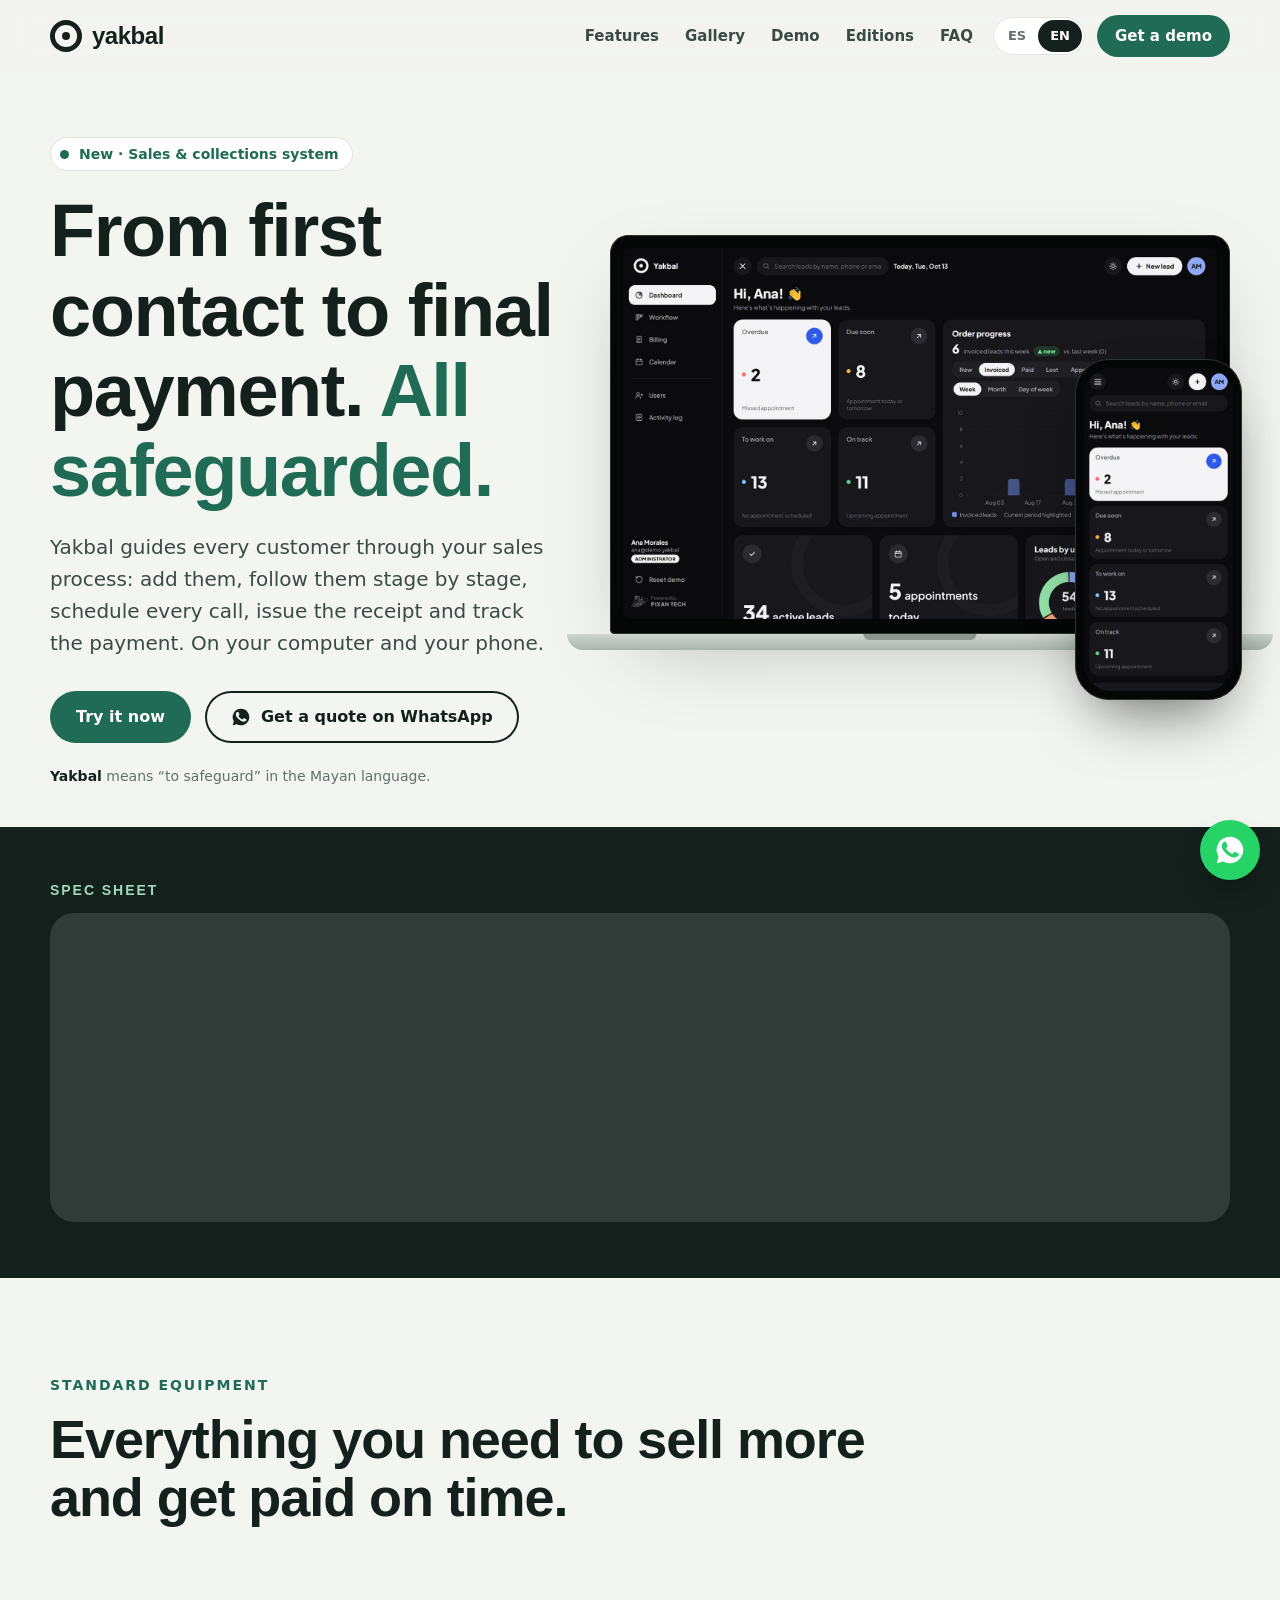
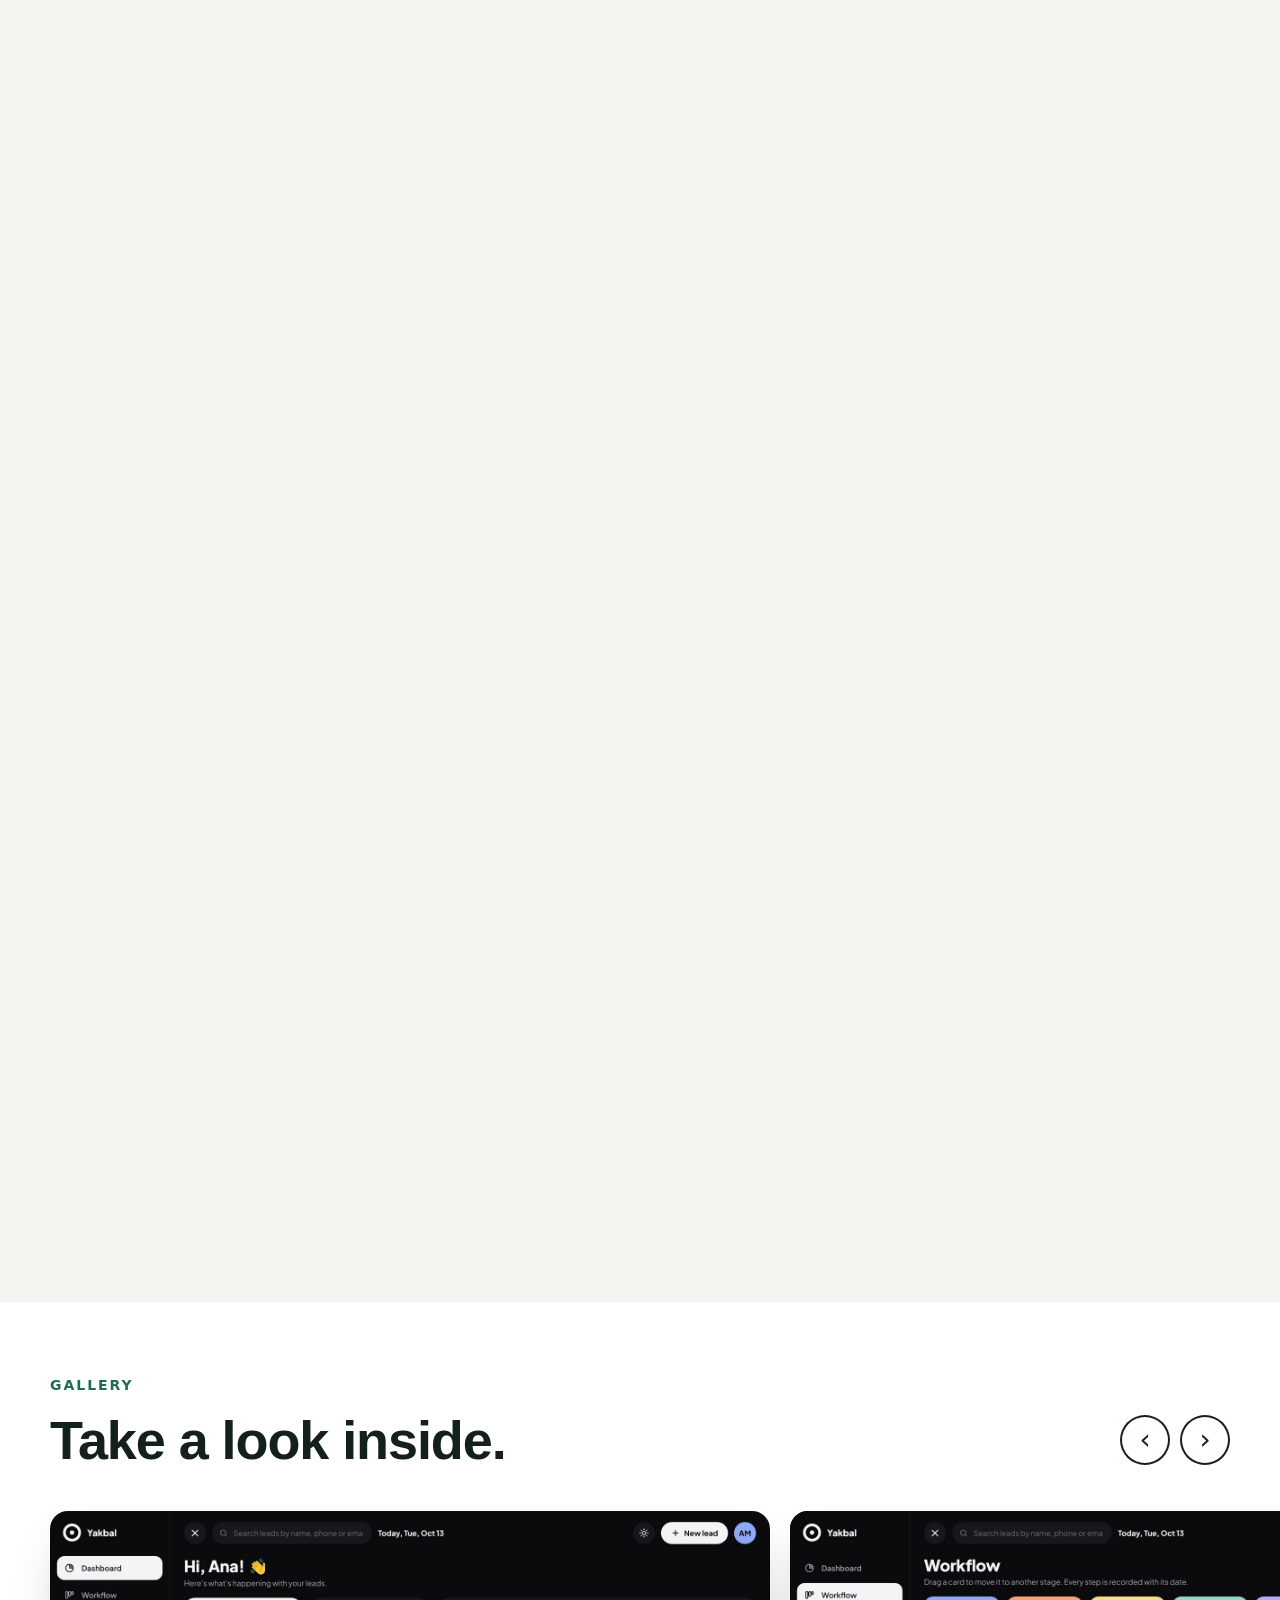
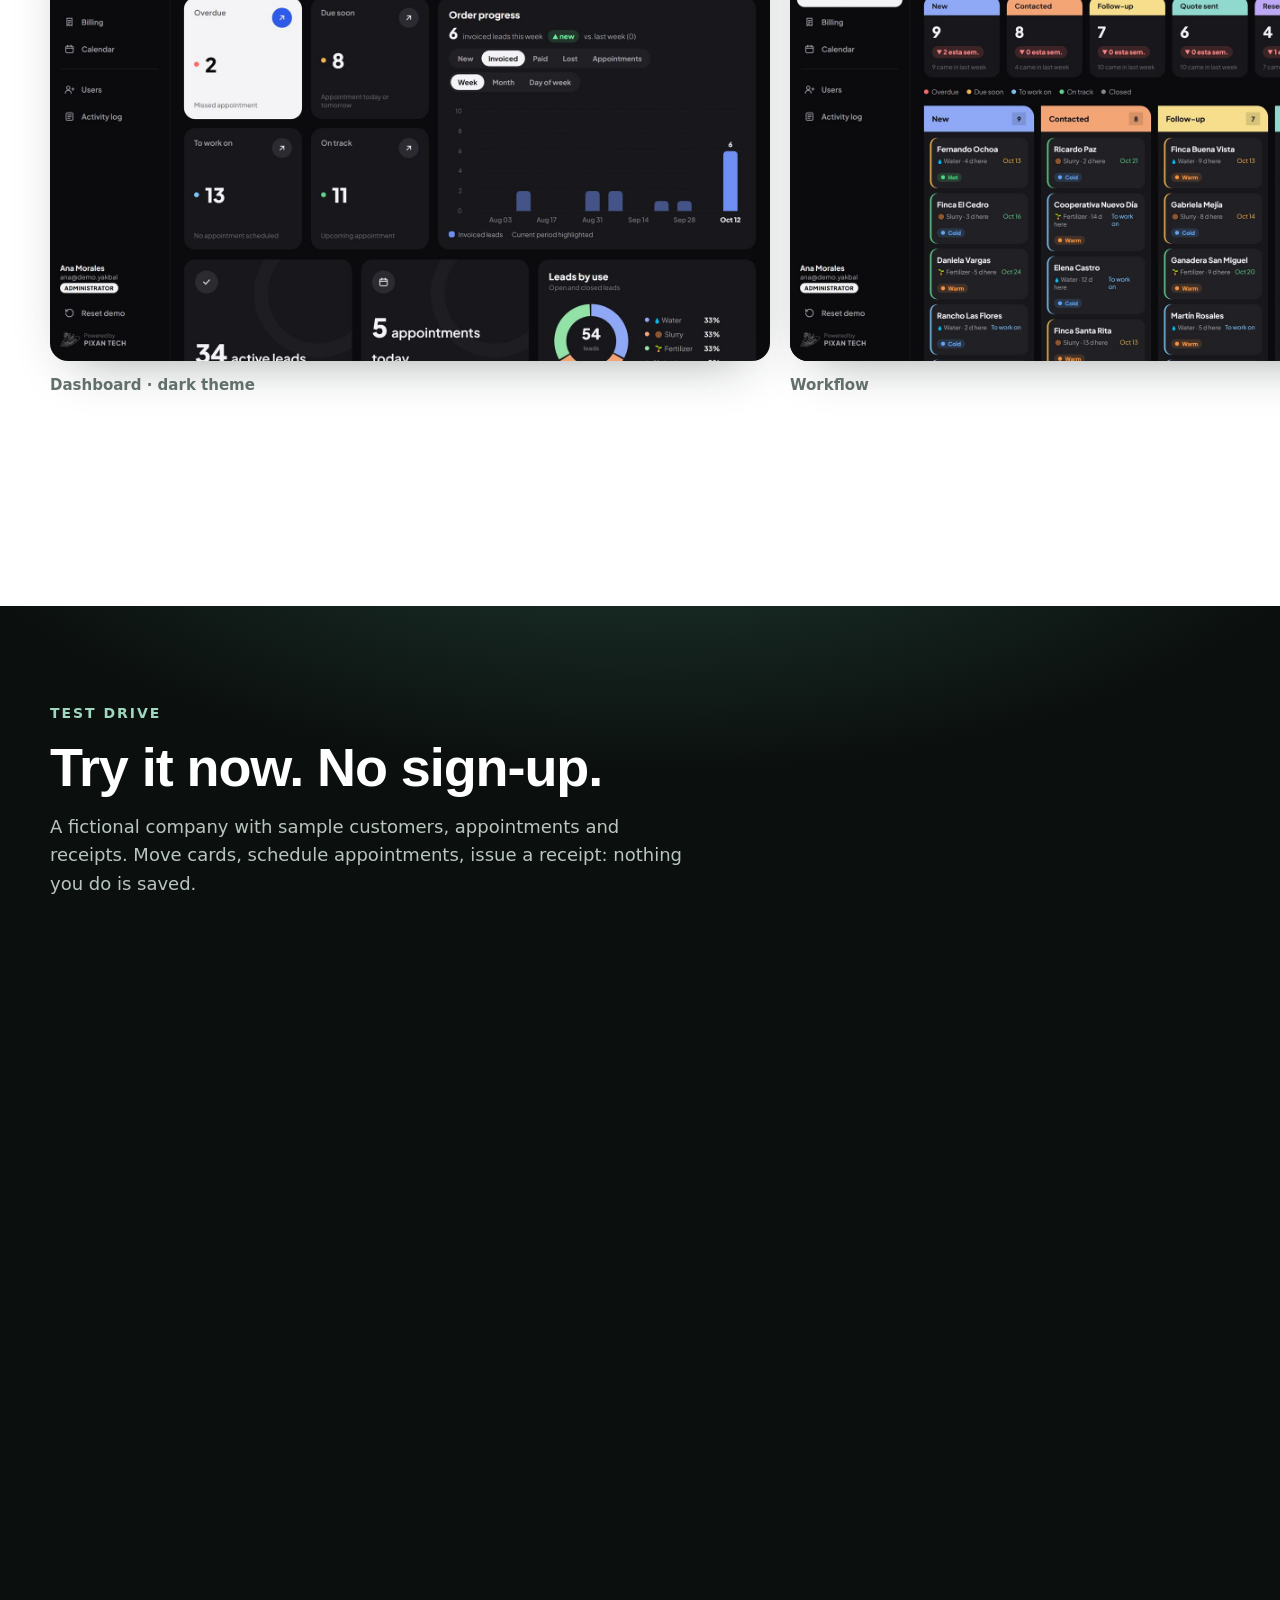
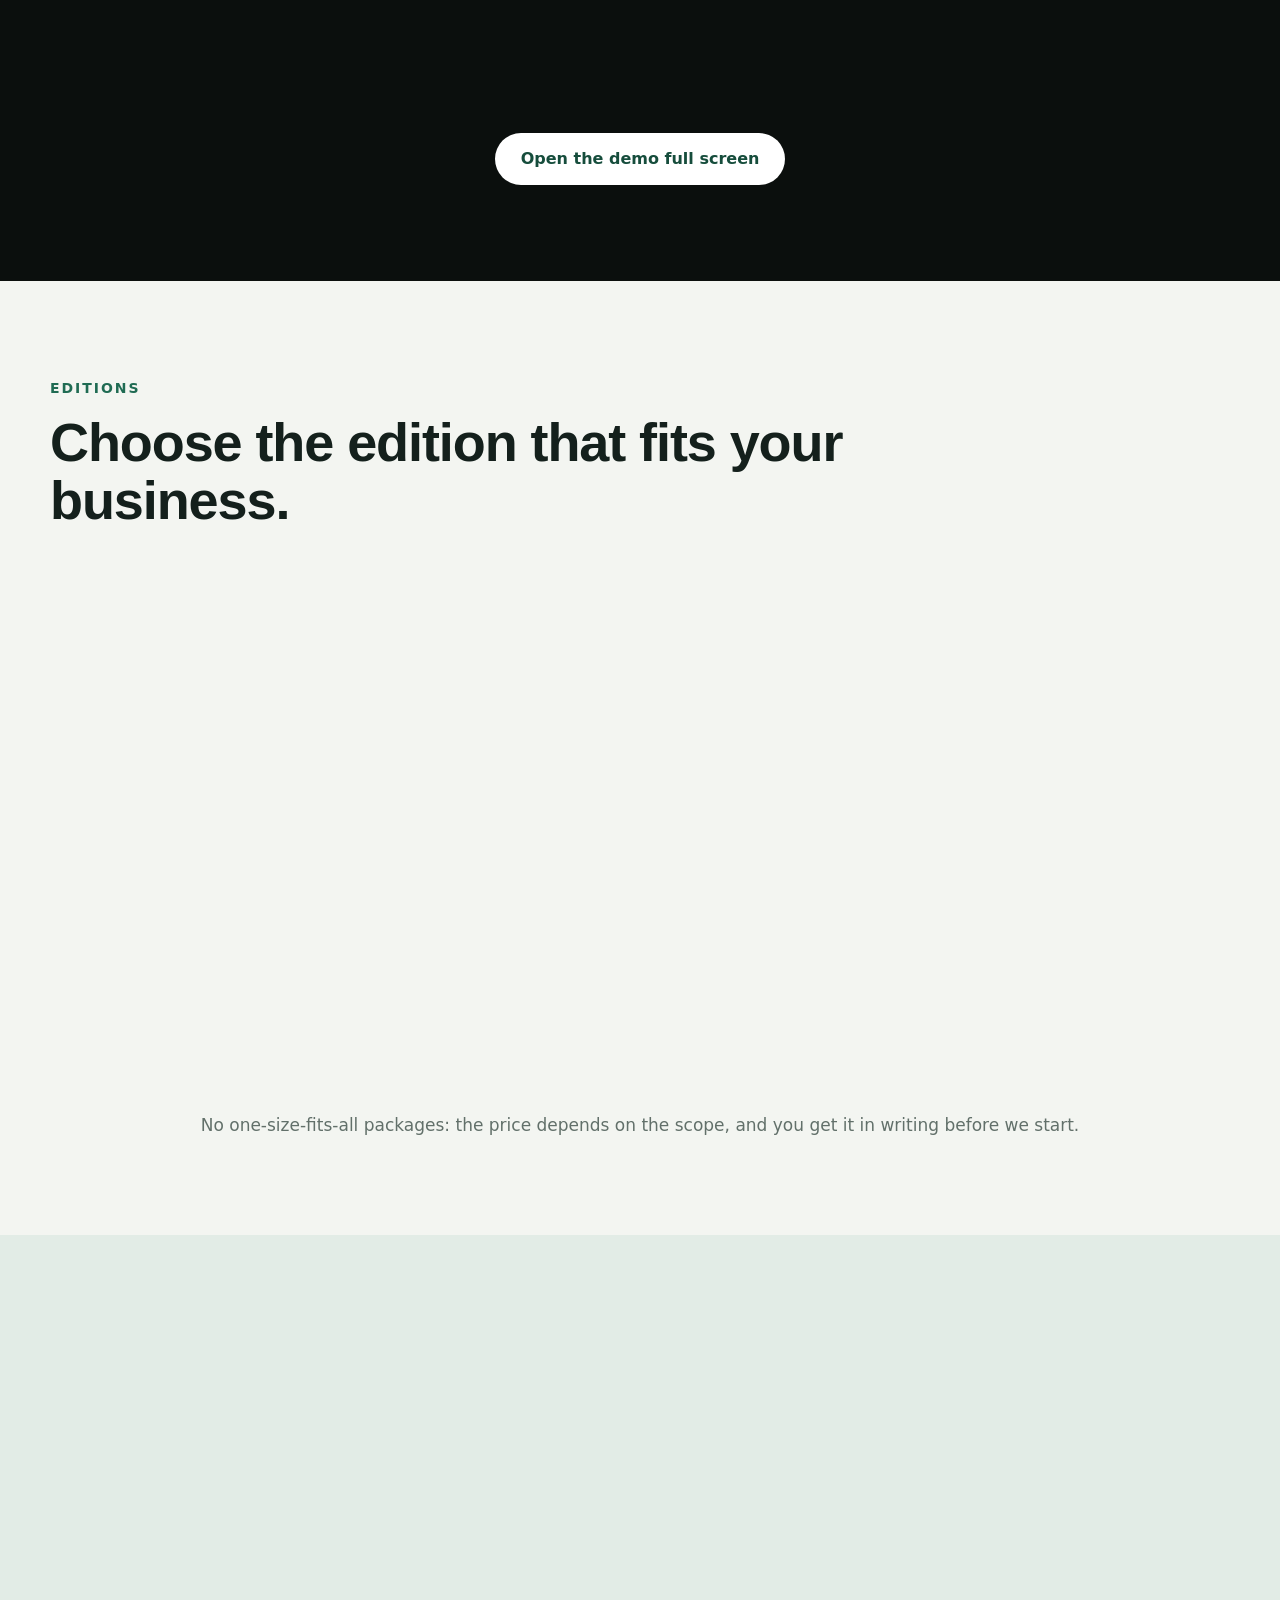
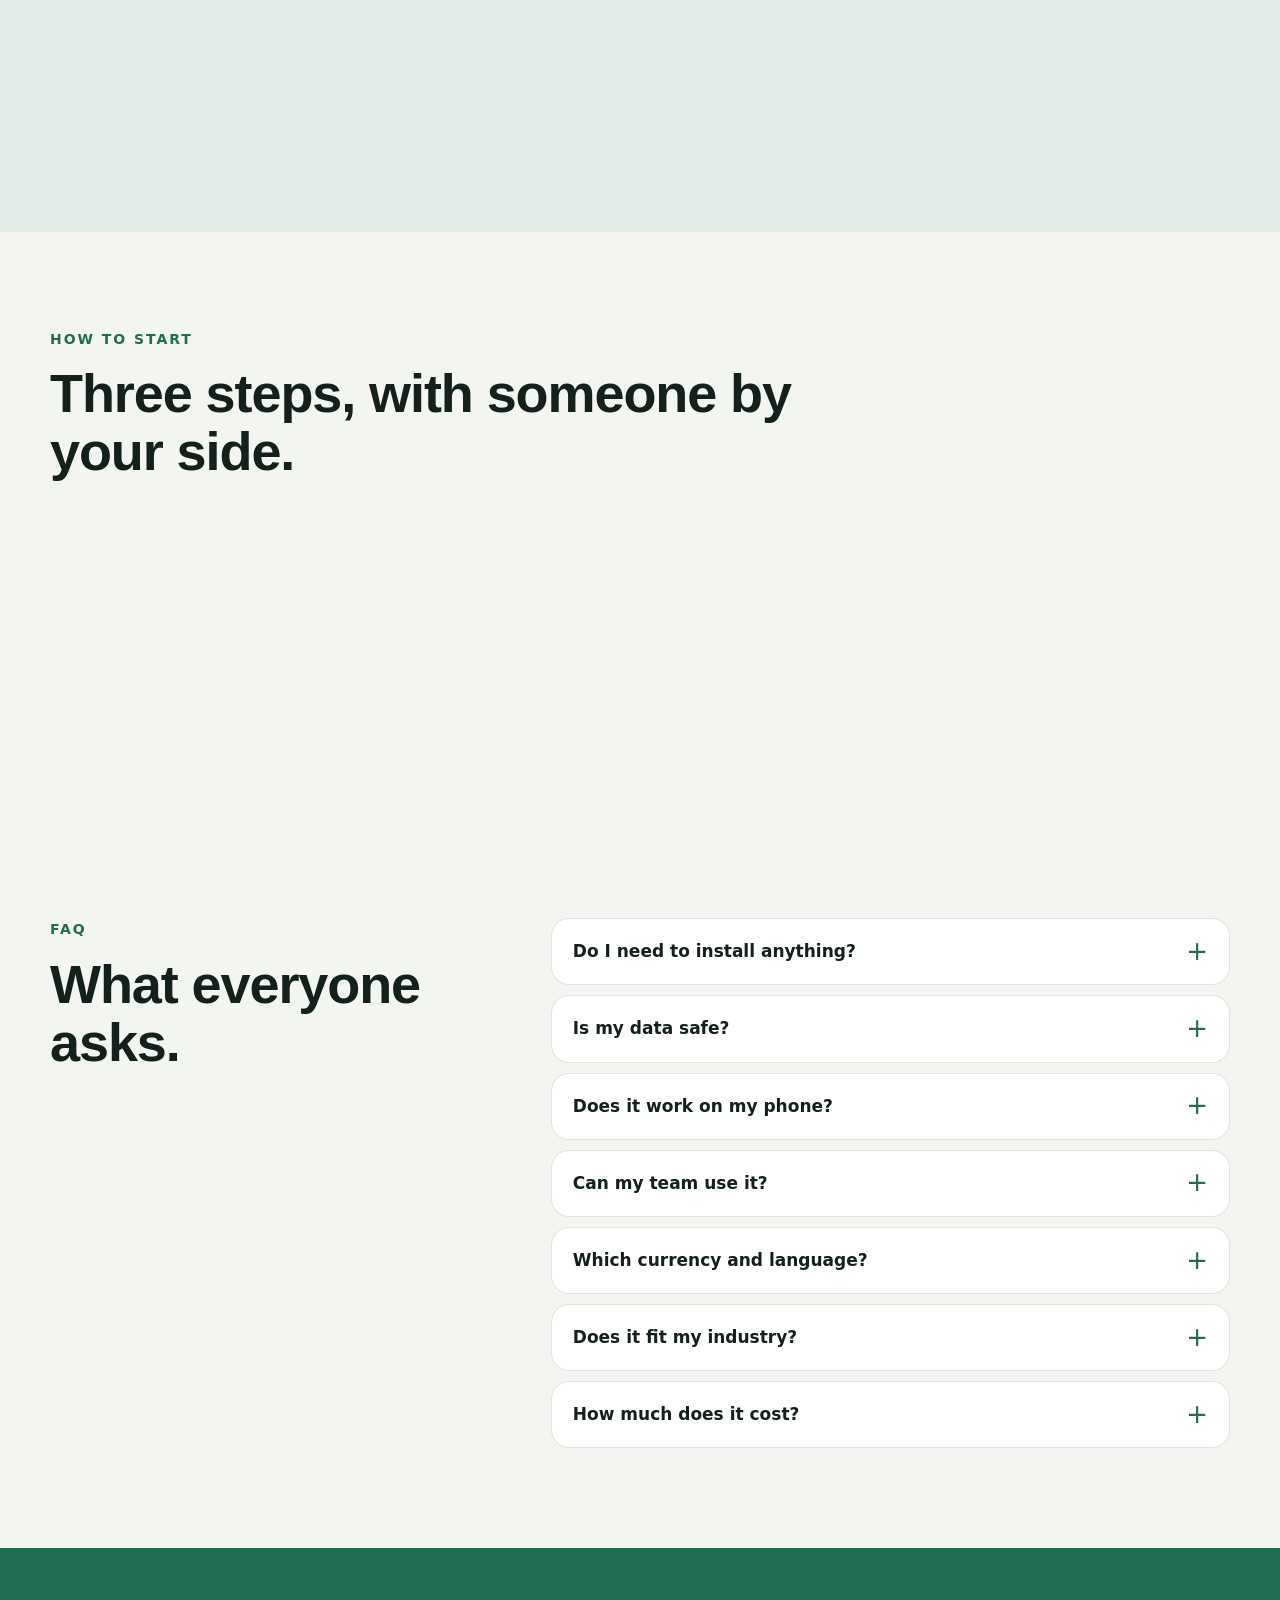
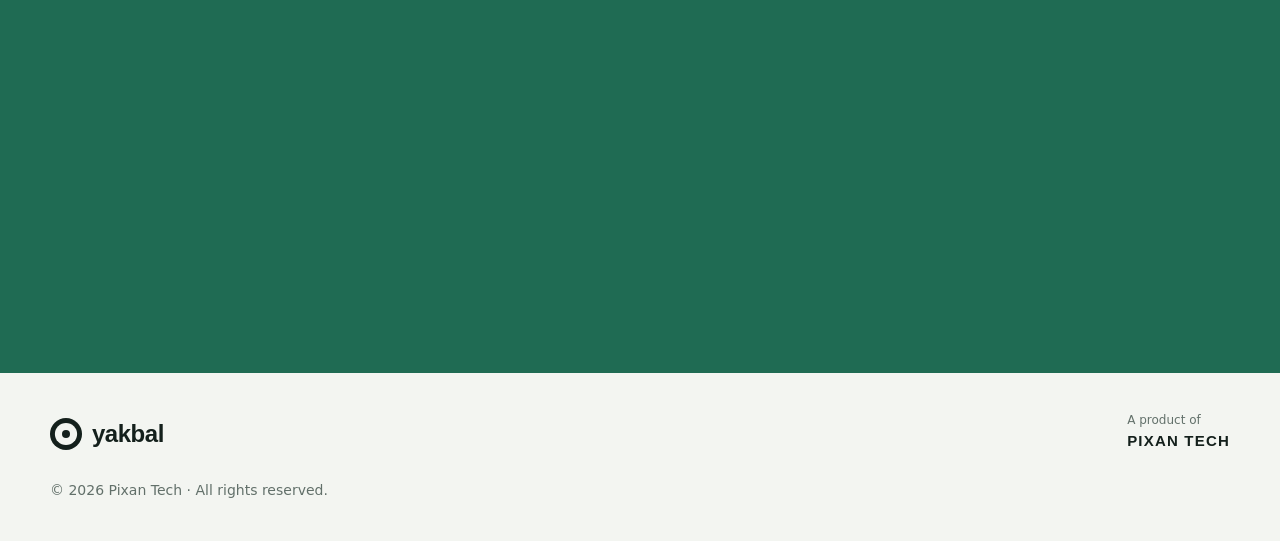
==== index.html @ b503de17 "Add files via upload" ====
<!DOCTYPE html>
<html lang="es">
<head>
<meta charset="utf-8">
<meta name="viewport" content="width=device-width, initial-scale=1">
<meta http-equiv="Content-Security-Policy" content="default-src 'self'; img-src 'self' data:; style-src 'self' https://fonts.googleapis.com; font-src https://fonts.gstatic.com; script-src 'self'; frame-src 'self'; connect-src 'self'; base-uri 'self'; form-action 'none'; object-src 'none'">
<meta name="referrer" content="strict-origin-when-cross-origin">
<title>Yakbal · Del primer contacto al último pago</title>
<meta name="description" data-i18n-content="meta.desc" content="Yakbal es el sistema para llevar a cada cliente desde el primer contacto hasta el último pago: flujo de trabajo, agenda, recibos y cobros, en la computadora y el celular.">
<link rel="canonical" href="https://yakbal.pixantech.net/">
<link rel="icon" href="img/favicon.svg" type="image/svg+xml">
<meta property="og:type" content="website">
<meta property="og:site_name" content="Yakbal">
<meta property="og:title" content="Yakbal · Del primer contacto al último pago">
<meta property="og:description" content="Flujo de trabajo, agenda, recibos y cobros en un solo lugar. Un producto de Pixan Tech.">
<meta property="og:image" content="https://yakbal.pixantech.net/img/og.jpg">
<meta property="og:url" content="https://yakbal.pixantech.net/">
<meta name="twitter:card" content="summary_large_image">
<link rel="preconnect" href="https://fonts.googleapis.com">
<link rel="preconnect" href="https://fonts.gstatic.com" crossorigin>
<link href="https://fonts.googleapis.com/css2?family=Archivo:wght@600;700;800&family=Public+Sans:wght@400;500;600;700&display=swap" rel="stylesheet">
<link rel="stylesheet" href="css/landing.css">
<script src="js/frame-guard.js"></script>
<script src="js/landing.js" defer></script>
</head>
<body>
<a class="skip" href="#main" data-i18n="skip">Saltar al contenido</a>

<!-- ═════ CABECERA ═════ -->
<header class="hdr" id="top">
  <div class="wrap hdr-in">
    <a class="logo" href="#top" aria-label="Yakbal">
      <svg class="mark" viewBox="0 0 36 36" aria-hidden="true"><circle cx="18" cy="18" r="18"/><circle cx="18" cy="18" r="12.5" class="m2"/><circle cx="18" cy="18" r="4.5"/></svg>
      <span>yakbal</span>
    </a>
    <nav class="nav" aria-label="Principal" data-i18n-aria="nav.aria">
      <a href="#equipamiento" data-i18n="nav.features">Equipamiento</a>
      <a href="#galeria" data-i18n="nav.gallery">Galería</a>
      <a href="#demo" data-i18n="nav.demo">Demo</a>
      <a href="#versiones" data-i18n="nav.editions">Versiones</a>
      <a href="#preguntas" data-i18n="nav.faq">Preguntas</a>
    </nav>
    <div class="hdr-act">
      <div class="lang" role="group" aria-label="Idioma / Language"><button type="button" data-lang="es">ES</button><button type="button" data-lang="en">EN</button></div>
      <a class="btn sm" data-wa="hdr" href="https://wa.me/50258253416" target="_blank" rel="noopener"><span data-i18n="cta.demo">Pide tu demo</span></a>
    </div>
  </div>
</header>

<main id="main">
<!-- ═════ PORTADA ═════ -->
<section class="hero">
  <div class="wrap hero-in">
    <div class="hero-copy reveal">
      <p class="eyebrow"><span class="dot"></span><span data-i18n="hero.eyebrow">Nuevo · Sistema de ventas y cobros</span></p>
      <h1 data-i18n="hero.title">Del primer contacto al último pago. <em>Todo resguardado.</em></h1>
      <p class="lead" data-i18n="hero.sub">Yakbal lleva a cada cliente por tu proceso de venta: lo registras, lo sigues etapa a etapa, agendas cada llamada, emites el recibo y controlas el cobro. En la computadora y en el celular.</p>
      <div class="hero-cta">
        <a class="btn" href="#demo" data-i18n="cta.try">Pruébala ahora</a>
        <a class="btn ghost" data-wa="hero" href="https://wa.me/50258253416" target="_blank" rel="noopener">
          <svg viewBox="0 0 24 24" aria-hidden="true"><path d="M12 2a10 10 0 0 0-8.6 15.1L2 22l5-1.3A10 10 0 1 0 12 2zm5.8 14.2c-.2.7-1.4 1.3-2 1.4-.5.1-1.2.1-1.9-.1a17 17 0 0 1-1.7-.6 13.4 13.4 0 0 1-5.1-4.5c-.4-.5-1.3-1.8-1.3-3.4s.8-2.4 1.2-2.7c.3-.3.6-.4.8-.4h.6c.2 0 .4 0 .7.5l1 2.3c.1.2.1.4 0 .6l-.4.6-.5.5c-.2.2-.3.3-.1.6.2.3.8 1.4 1.8 2.2 1.2 1.1 2.2 1.4 2.5 1.6.3.1.5.1.7-.1l.9-1.1c.2-.3.4-.2.7-.1l2.2 1c.3.2.5.2.6.4.1.1.1.8-.2 1.6z"/></svg>
          <span data-i18n="cta.whatsapp">Cotiza por WhatsApp</span></a>
      </div>
      <p class="maya"><b>Yakbal</b> <span data-i18n="hero.maya">significa “resguardar” en lengua maya.</span></p>
    </div>
    <div class="hero-visual reveal" aria-hidden="true">
      <div class="laptop"><div class="screen"><img data-shot="dash-dark" alt="" width="1600" height="1000" fetchpriority="high"></div><div class="base"></div></div>
      <div class="phone float"><div class="screen"><img data-shot="mobile-dash-dark" alt="" width="780" height="1688"></div></div>
    </div>
  </div>
</section>

<!-- ═════ FICHA TÉCNICA ═════ -->
<section class="specs" aria-labelledby="specs-t">
  <div class="wrap">
    <h2 class="kicker" id="specs-t" data-i18n="specs.title">Ficha técnica</h2>
    <ul class="spec-grid">
      <li class="reveal"><b>7</b><span data-i18n="specs.stages">etapas de venta, de “Nuevo” a “Facturado”</span></li>
      <li class="reveal"><b>3</b><span data-i18n="specs.views">vistas de agenda: mes, semana y día</span></li>
      <li class="reveal"><b>1</b><span data-i18n="specs.receipt">clic para emitir y compartir el recibo</span></li>
      <li class="reveal"><b>4</b><span data-i18n="specs.status">colores que te dicen qué urge</span></li>
      <li class="reveal"><b>2</b><span data-i18n="specs.themes">temas: claro y oscuro</span></li>
      <li class="reveal"><b>15′</b><span data-i18n="specs.session">y la sesión se cierra sola si nadie la usa</span></li>
      <li class="reveal"><b>100%</b><span data-i18n="specs.mobile">funcional en el celular</span></li>
      <li class="reveal"><b>ES·EN</b><span data-i18n="specs.lang">y en la moneda de tu país</span></li>
    </ul>
  </div>
</section>

<!-- ═════ EQUIPAMIENTO ═════ -->
<section class="features" id="equipamiento" aria-labelledby="feat-t">
  <div class="wrap">
    <p class="kicker" data-i18n="feat.kicker">Equipamiento de serie</p>
    <h2 class="h2" id="feat-t" data-i18n="feat.title">Todo lo que necesitas para vender más y cobrar a tiempo.</h2>

    <article class="feat reveal">
      <div class="feat-img"><div class="laptop sm"><div class="screen"><img data-shot="flow-dark" alt="Tablero del flujo de trabajo" data-i18n-alt="alt.flow" loading="lazy" width="1600" height="1000"></div><div class="base"></div></div></div>
      <div class="feat-txt">
        <span class="tag" data-i18n="f1.tag">Flujo de trabajo</span>
        <h3 data-i18n="f1.title">Cada cliente, en su etapa.</h3>
        <p data-i18n="f1.text">Arrastra la tarjeta del cliente de una etapa a la siguiente. Yakbal guarda la fecha de cada paso, así sabes cuánto tiempo lleva cada uno y dónde se atascan las ventas.</p>
        <ul class="ticks"><li data-i18n="f1.b1">Etapas con color propio y contador semanal</li><li data-i18n="f1.b2">Días que lleva cada cliente en su etapa</li><li data-i18n="f1.b3">Motivo obligatorio cuando una venta se pierde</li></ul>
      </div>
    </article>

    <article class="feat rev reveal">
      <div class="feat-img"><div class="laptop sm"><div class="screen"><img data-shot="calendar-light" alt="Agenda semanal por horas" data-i18n-alt="alt.cal" loading="lazy" width="1600" height="1000"></div><div class="base"></div></div></div>
      <div class="feat-txt">
        <span class="tag" data-i18n="f2.tag">Agenda</span>
        <h3 data-i18n="f2.title">Nunca más una llamada olvidada.</h3>
        <p data-i18n="f2.text">Agenda llamadas, mensajes, instalaciones o el envío de una factura. Toca una hora libre y la cita queda creada. Lo vencido se marca en rojo y lo de hoy aparece en tu tablero.</p>
        <ul class="ticks"><li data-i18n="f2.b1">Vistas de mes, semana y día</li><li data-i18n="f2.b2">Citas con duración, sin encimarse</li><li data-i18n="f2.b3">Un clic en la cita abre la ficha del cliente</li></ul>
      </div>
    </article>

    <article class="feat reveal">
      <div class="feat-img"><div class="laptop sm"><div class="screen"><img data-shot="lead-dark" alt="Ficha completa de un cliente" data-i18n-alt="alt.lead" loading="lazy" width="1600" height="1000"></div><div class="base"></div></div></div>
      <div class="feat-txt">
        <span class="tag" data-i18n="f3.tag">Ficha del cliente</span>
        <h3 data-i18n="f3.title">Toda la historia, en una sola ficha.</h3>
        <p data-i18n="f3.text">Datos de contacto, lo que necesita, cuándo lo necesita, sus citas, sus notas y la línea de tiempo de su compra. Marca a cada cliente como caliente, templado o frío y enfócate en los que van a comprar.</p>
        <ul class="ticks"><li data-i18n="f3.b1">Preguntas de tu negocio, a la medida</li><li data-i18n="f3.b2">Notas de cada llamada, con fecha</li><li data-i18n="f3.b3">Datos de facturación desde el primer día</li></ul>
      </div>
    </article>

    <article class="feat rev reveal">
      <div class="feat-img duo">
        <div class="laptop sm"><div class="screen"><img data-shot="billing-light" alt="Facturación: pendientes de pago y pagados" data-i18n-alt="alt.billing" loading="lazy" width="1600" height="1000"></div><div class="base"></div></div>
        <div class="phone sm"><div class="screen"><img data-shot="mobile-receipt-light" alt="Recibo en el celular" data-i18n-alt="alt.receipt" loading="lazy" width="780" height="1688"></div></div>
      </div>
      <div class="feat-txt">
        <span class="tag" data-i18n="f4.tag">Facturación y cobros</span>
        <h3 data-i18n="f4.title">Factura, comparte y cobra.</h3>
        <p data-i18n="f4.text">Al cerrar la venta, Yakbal numera el recibo automáticamente. Envíalo por WhatsApp o por correo en un toque y lleva el control de lo pendiente y lo pagado.</p>
        <ul class="ticks"><li data-i18n="f4.b1">Recibo con tu logo, tus datos y tu impuesto</li><li data-i18n="f4.b2">Pendientes de pago y pagados, con fecha de cobro</li><li data-i18n="f4.b3">En la moneda de tu país</li></ul>
      </div>
    </article>

    <article class="feat reveal">
      <div class="feat-img"><div class="laptop sm"><div class="screen"><img data-shot="dash-light" alt="Tablero con indicadores y gráficos" data-i18n-alt="alt.dash" loading="lazy" width="1600" height="1000"></div><div class="base"></div></div></div>
      <div class="feat-txt">
        <span class="tag" data-i18n="f5.tag">Tablero</span>
        <h3 data-i18n="f5.title">Decide con números, no con corazonadas.</h3>
        <p data-i18n="f5.text">Clientes nuevos, ventas, cobros y citas por semana, por mes y por día de la semana, comparados con tu promedio. Lo que urge, a la vista en cuanto entras.</p>
        <ul class="ticks"><li data-i18n="f5.b1">Vencidos, por vencer, por trabajar y al día</li><li data-i18n="f5.b2">Embudo de ventas por etapa</li><li data-i18n="f5.b3">Agenda del día al abrir</li></ul>
      </div>
    </article>

    <article class="feat rev reveal">
      <div class="feat-img"><div class="laptop sm"><div class="screen"><img data-shot="team-dark" alt="Registro de acciones del equipo" data-i18n-alt="alt.team" loading="lazy" width="1600" height="1000"></div><div class="base"></div></div></div>
      <div class="feat-txt">
        <span class="tag" data-i18n="f6.tag">Equipo y seguridad</span>
        <h3 data-i18n="f6.title">Tu equipo, con permisos. Tus datos, resguardados.</h3>
        <p data-i18n="f6.text">Da acceso a tus vendedores y decide quién administra. Cada acción queda registrada con su autor y su hora, y puedes retirar un acceso al instante. Cada versión incluye un usuario; cada usuario adicional tiene un costo extra.</p>
        <ul class="ticks"><li data-i18n="f6.b1">Acceso con usuario y contraseña</li><li data-i18n="f6.b2">La sesión se cierra sola tras 15 minutos sin uso</li><li data-i18n="f6.b3">Registro completo de actividad para el administrador</li></ul>
      </div>
    </article>
  </div>
</section>

<!-- ═════ GALERÍA ═════ -->
<section class="gallery" id="galeria" aria-labelledby="gal-t">
  <div class="wrap">
    <p class="kicker" data-i18n="gal.kicker">Galería</p>
    <div class="gal-head">
      <h2 class="h2" id="gal-t" data-i18n="gal.title">Mírala por dentro.</h2>
      <div class="gal-nav"><button type="button" class="round" data-gal="-1" aria-label="Anterior" data-i18n-aria="gal.prev">‹</button><button type="button" class="round" data-gal="1" aria-label="Siguiente" data-i18n-aria="gal.next">›</button></div>
    </div>
  </div>
  <div class="gal-track" id="galTrack" tabindex="0" aria-label="Capturas de Yakbal" data-i18n-aria="gal.aria">
    <figure><img data-shot="dash-dark" alt="" loading="lazy" width="1600" height="1000"><figcaption data-i18n="gal.c1">Tablero · tema oscuro</figcaption></figure>
    <figure><img data-shot="flow-dark" alt="" loading="lazy" width="1600" height="1000"><figcaption data-i18n="gal.c2">Flujo de trabajo</figcaption></figure>
    <figure class="tall"><img data-shot="mobile-flow-light" alt="" loading="lazy" width="780" height="1688"><figcaption data-i18n="gal.c3">En el celular</figcaption></figure>
    <figure><img data-shot="calendar-light" alt="" loading="lazy" width="1600" height="1000"><figcaption data-i18n="gal.c4">Agenda semanal</figcaption></figure>
    <figure><img data-shot="lead-dark" alt="" loading="lazy" width="1600" height="1000"><figcaption data-i18n="gal.c5">Ficha del cliente</figcaption></figure>
    <figure class="tall"><img data-shot="mobile-receipt-light" alt="" loading="lazy" width="780" height="1688"><figcaption data-i18n="gal.c6">Recibo listo para compartir</figcaption></figure>
    <figure><img data-shot="billing-light" alt="" loading="lazy" width="1600" height="1000"><figcaption data-i18n="gal.c7">Facturación y cobros</figcaption></figure>
    <figure><img data-shot="dash-light" alt="" loading="lazy" width="1600" height="1000"><figcaption data-i18n="gal.c8">Tablero · tema claro</figcaption></figure>
    <figure><img data-shot="team-dark" alt="" loading="lazy" width="1600" height="1000"><figcaption data-i18n="gal.c9">Registro de actividad</figcaption></figure>
  </div>
</section>

<!-- ═════ DEMO ═════ -->
<section class="demo" id="demo" aria-labelledby="demo-t">
  <div class="wrap">
    <p class="kicker light" data-i18n="demo.kicker">Prueba de manejo</p>
    <h2 class="h2 light" id="demo-t" data-i18n="demo.title">Pruébala ahora. Sin registrarte.</h2>
    <p class="demo-sub" data-i18n="demo.sub">Una empresa ficticia con clientes, citas y recibos de ejemplo. Mueve tarjetas, agenda citas, emite un recibo: nada de lo que hagas se guarda.</p>
    <div class="demo-frame reveal">
      <div class="demo-bar"><span></span><span></span><span></span><b>yakbal</b></div>
      <iframe id="demoFrame" title="Demo interactiva de Yakbal" data-i18n-title="demo.iframe" loading="lazy" data-src="demo/"></iframe>
    </div>
    <p class="demo-open"><a class="btn light" id="demoOpen" href="demo/" target="_blank" rel="noopener" data-i18n="demo.open">Abrir la demo en pantalla completa</a></p>
  </div>
</section>

<!-- ═════ VERSIONES ═════ -->
<section class="editions" id="versiones" aria-labelledby="ed-t">
  <div class="wrap">
    <p class="kicker" data-i18n="ed.kicker">Versiones</p>
    <h2 class="h2" id="ed-t" data-i18n="ed.title">Elige la versión que va con tu negocio.</h2>
    <div class="ed-grid">
      <article class="ed reveal">
        <h3 data-i18n="ed.e1">Esencial</h3>
        <p class="ed-for" data-i18n="ed.e1for">Para empezar a ordenar tus ventas.</p>
        <ul class="ticks"><li data-i18n="ed.e1b1">Flujo de trabajo y ficha de clientes</li><li data-i18n="ed.e1b2">Agenda de mes, semana y día</li><li data-i18n="ed.e1b3">Tablero con lo que urge</li><li data-i18n="ed.e1b4">1 usuario incluido · adicionales con costo extra</li></ul>
        <a class="btn ghost" data-wa="esencial" href="https://wa.me/50258253416" target="_blank" rel="noopener" data-i18n="ed.quote">Cotizar</a>
      </article>
      <article class="ed best reveal">
        <span class="badge" data-i18n="ed.popular">Recomendada</span>
        <h3 data-i18n="ed.e2">Profesional</h3>
        <p class="ed-for" data-i18n="ed.e2for">Para equipos que venden y cobran todos los días.</p>
        <ul class="ticks"><li data-i18n="ed.e2b1">Todo lo de Esencial</li><li data-i18n="ed.e2b2">Recibos numerados y control de cobros</li><li data-i18n="ed.e2b3">Roles, permisos y registro de actividad</li><li data-i18n="ed.e2b4">Tu logo, tu moneda y tu impuesto</li><li data-i18n="ed.e2b5">Suma los usuarios que tu equipo necesite</li></ul>
        <a class="btn" data-wa="profesional" href="https://wa.me/50258253416" target="_blank" rel="noopener" data-i18n="ed.quote">Cotizar</a>
      </article>
      <article class="ed reveal">
        <h3 data-i18n="ed.e3">A la medida</h3>
        <p class="ed-for" data-i18n="ed.e3for">Para procesos con reglas propias.</p>
        <ul class="ticks"><li data-i18n="ed.e3b1">Todo lo de Profesional</li><li data-i18n="ed.e3b2">Etapas, campos y preguntas de tu industria</li><li data-i18n="ed.e3b3">Conexión con tus otras herramientas</li><li data-i18n="ed.e3b4">Migración de tus datos actuales</li></ul>
        <a class="btn ghost" data-wa="medida" href="https://wa.me/50258253416" target="_blank" rel="noopener" data-i18n="ed.quote">Cotizar</a>
      </article>
    </div>
    <p class="ed-note" data-i18n="ed.note">Sin paquetes genéricos: el precio depende del alcance y lo recibes por escrito antes de empezar.</p>
  </div>
</section>

<!-- ═════ INDUSTRIA ═════ -->
<section class="industry" aria-labelledby="ind-t">
  <div class="wrap ind-in">
    <div class="reveal">
      <p class="kicker" data-i18n="ind.kicker">Hecho para tu industria</p>
      <h2 class="h2" id="ind-t" data-i18n="ind.title">Del cuaderno de pedidos a un sistema que no se olvida de nadie.</h2>
      <p data-i18n="ind.text">Una distribuidora de depósitos agrícolas anotaba a mano a cada interesado que llegaba por sus anuncios. Hoy cada cliente entra a Yakbal con las preguntas propias de su negocio —para qué lo quiere, qué capacidad necesita, si tiene espacio y para cuándo— y nadie se queda sin su llamada.</p>
      <ul class="chips"><li data-i18n="ind.c1">Agro</li><li data-i18n="ind.c2">Inmobiliarias</li><li data-i18n="ind.c3">Talleres</li><li data-i18n="ind.c4">Construcción</li><li data-i18n="ind.c5">Educación</li><li data-i18n="ind.c6">Salud</li><li data-i18n="ind.c7">Servicios profesionales</li><li data-i18n="ind.c8">Distribuidoras</li></ul>
    </div>
    <ol class="before-after reveal">
      <li><span data-i18n="ind.b">Antes</span><p data-i18n="ind.b1">Clientes anotados en papel y llamadas que se olvidaban.</p></li>
      <li class="after"><span data-i18n="ind.a">Con Yakbal</span><p data-i18n="ind.a1">Cada cliente con su etapa, su próxima llamada y su recibo, a un toque.</p></li>
    </ol>
  </div>
</section>

<!-- ═════ CÓMO EMPEZAR ═════ -->
<section class="steps" aria-labelledby="st-t">
  <div class="wrap">
    <p class="kicker" data-i18n="st.kicker">Cómo empezar</p>
    <h2 class="h2" id="st-t" data-i18n="st.title">En tres pasos, con alguien que te acompaña.</h2>
    <ol class="step-grid">
      <li class="reveal"><b>1</b><h3 data-i18n="st.s1">Nos escribes</h3><p data-i18n="st.s1t">Nos cuentas cómo vendes hoy en un mensaje de WhatsApp. La primera conversación no tiene costo.</p></li>
      <li class="reveal"><b>2</b><h3 data-i18n="st.s2">Lo adaptamos</h3><p data-i18n="st.s2t">Configuramos tus etapas, tus preguntas, tu moneda y tu logo. Recibes alcance, precio y plazos por escrito.</p></li>
      <li class="reveal"><b>3</b><h3 data-i18n="st.s3">Tu equipo lo usa</h3><p data-i18n="st.s3t">Capacitamos a tu equipo y nos quedamos contigo hasta que todo funcione.</p></li>
    </ol>
  </div>
</section>

<!-- ═════ PREGUNTAS ═════ -->
<section class="faq" id="preguntas" aria-labelledby="faq-t">
  <div class="wrap faq-in">
    <div>
      <p class="kicker" data-i18n="faq.kicker">Preguntas</p>
      <h2 class="h2" id="faq-t" data-i18n="faq.title">Lo que todos preguntan.</h2>
    </div>
    <div class="faq-list">
      <details><summary data-i18n="q1">¿Tengo que instalar algo?</summary><p data-i18n="a1">No. Yakbal funciona en el navegador de tu computadora y de tu celular. Solo entras con tu usuario y tu contraseña.</p></details>
      <details><summary data-i18n="q2">¿Mis datos están seguros?</summary><p data-i18n="a2">Cada persona entra con su propio usuario, la sesión se cierra sola si nadie la usa, solo el administrador decide quién tiene acceso y cada acción queda registrada.</p></details>
      <details><summary data-i18n="q3">¿Funciona en el celular?</summary><p data-i18n="a3">Sí, al cien por ciento: agenda, fichas, flujo de trabajo y recibos. El recibo se comparte por WhatsApp o por correo desde el mismo celular.</p></details>
      <details><summary data-i18n="q4">¿Puedo usarlo con mi equipo?</summary><p data-i18n="a4">Sí. Das acceso a tus vendedores, eliges quién administra y puedes retirar un acceso al instante. Cada versión incluye un usuario; cada usuario adicional tiene un costo extra.</p></details>
      <details><summary data-i18n="q5">¿En qué moneda e idioma funciona?</summary><p data-i18n="a5">En la moneda y con el impuesto de tu país. La interfaz está disponible en español y en inglés.</p></details>
      <details><summary data-i18n="q6">¿Se adapta a mi industria?</summary><p data-i18n="a6">Sí. Las etapas, las preguntas de cada ficha y los tipos de cita se ajustan a cómo vende tu negocio.</p></details>
      <details><summary data-i18n="q7">¿Cuánto cuesta?</summary><p data-i18n="a7">Depende de la versión y de lo que necesites adaptar. Escríbenos y en la primera conversación te damos un rango de precio, sin costo.</p></details>
    </div>
  </div>
</section>

<!-- ═════ CIERRE ═════ -->
<section class="final">
  <div class="wrap final-in reveal">
    <h2 data-i18n="final.title">Resguarda cada venta.</h2>
    <p data-i18n="final.text">Cuéntanos cómo vendes hoy y te mostramos Yakbal con tus propios procesos.</p>
    <a class="btn light big" data-wa="final" href="https://wa.me/50258253416" target="_blank" rel="noopener"><span data-i18n="cta.whatsapp2">Escríbenos por WhatsApp</span></a>
  </div>
</section>
</main>

<footer class="ftr">
  <div class="wrap ftr-in">
    <a class="logo" href="#top" aria-label="Yakbal"><svg class="mark" viewBox="0 0 36 36" aria-hidden="true"><circle cx="18" cy="18" r="18"/><circle cx="18" cy="18" r="12.5" class="m2"/><circle cx="18" cy="18" r="4.5"/></svg><span>yakbal</span></a>
    <a class="pixan" href="https://www.pixantech.net" target="_blank" rel="noopener">
      <img src="img/pixan-emblem-black.png" alt="" width="56" height="42" loading="lazy">
      <span><small data-i18n="ftr.by">Un producto de</small><b>PIXAN TECH</b></span>
    </a>
    <p class="copy">© <span id="year">2026</span> Pixan Tech · <span data-i18n="ftr.rights">Todos los derechos reservados.</span></p>
  </div>
</footer>
<a class="wa-float" data-wa="float" href="https://wa.me/50258253416" target="_blank" rel="noopener" aria-label="WhatsApp">
  <svg viewBox="0 0 24 24" aria-hidden="true"><path d="M12 2a10 10 0 0 0-8.6 15.1L2 22l5-1.3A10 10 0 1 0 12 2zm5.8 14.2c-.2.7-1.4 1.3-2 1.4-.5.1-1.2.1-1.9-.1a17 17 0 0 1-1.7-.6 13.4 13.4 0 0 1-5.1-4.5c-.4-.5-1.3-1.8-1.3-3.4s.8-2.4 1.2-2.7c.3-.3.6-.4.8-.4h.6c.2 0 .4 0 .7.5l1 2.3c.1.2.1.4 0 .6l-.4.6-.5.5c-.2.2-.3.3-.1.6.2.3.8 1.4 1.8 2.2 1.2 1.1 2.2 1.4 2.5 1.6.3.1.5.1.7-.1l.9-1.1c.2-.3.4-.2.7-.1l2.2 1c.3.2.5.2.6.4.1.1.1.8-.2 1.6z"/></svg>
</a>
</body>
</html>
---- css/landing.css ----
/* ═════════════════════════════════════════════════════════════
   Yakbal · página-anuncio
   Marca Pixan Tech: Archivo (títulos) + Public Sans (texto),
   fondo #f3f5f1, tinta #14201c, verde #1f6b53.
   Las capturas de la app (Bento Noir) son las protagonistas.
   ═════════════════════════════════════════════════════════════ */
:root{
  --bg:#f3f5f1; --paper:#ffffff; --ink:#14201c; --ink-2:#3c4a44; --muted:#62706a; --line:#dde3dd;
  --green:#1f6b53; --green-2:#164d3c; --green-soft:#e2ece6; --mint:#9fd8bf;
  --night:#0b0f0d; --night-2:#141a17;
  --radius:24px; --wrap:1180px;
  --shadow:0 30px 80px -30px rgba(20,32,28,.35);
  --ease:cubic-bezier(.2,.7,.2,1);
}
*{box-sizing:border-box;margin:0;padding:0}
[hidden]{display:none!important}
html{scroll-behavior:smooth;-webkit-text-size-adjust:100%}
body{font-family:'Public Sans',system-ui,-apple-system,'Segoe UI',sans-serif;font-size:17px;line-height:1.6;color:var(--ink);background:var(--bg);-webkit-font-smoothing:antialiased;overflow-x:hidden}
img{display:block;max-width:100%;height:auto}
a{color:inherit}
h1,h2,h3,.logo span,.spec-grid b,.step-grid b{font-family:'Archivo','Arial Narrow',sans-serif;letter-spacing:-.02em;line-height:1.08}
.wrap{width:min(var(--wrap),100% - 32px);margin-inline:auto}
.skip{position:absolute;left:-999px;top:8px;background:var(--ink);color:#fff;padding:8px 14px;border-radius:999px;z-index:100}
.skip:focus{left:8px}
:focus-visible{outline:3px solid var(--green);outline-offset:3px;border-radius:6px}

/* ───── Botones ───── */
.btn{display:inline-flex;align-items:center;justify-content:center;gap:10px;min-height:52px;padding:0 26px;border-radius:999px;background:var(--green);color:#fff;
  font-weight:700;font-size:16px;text-decoration:none;border:0;cursor:pointer;transition:transform .2s var(--ease),background .2s,box-shadow .2s;white-space:nowrap}
.btn:hover{background:var(--green-2);transform:translateY(-2px);box-shadow:0 12px 30px -12px rgba(31,107,83,.6)}
.btn:active{transform:translateY(0)}
.btn svg{width:20px;height:20px;fill:currentColor}
.btn.ghost{background:transparent;color:var(--ink);box-shadow:inset 0 0 0 2px var(--ink)}
.btn.ghost:hover{background:var(--ink);color:#fff}
.btn.light{background:#fff;color:var(--green-2)}
.btn.light:hover{background:var(--green-soft)}
.btn.sm{min-height:42px;padding:0 18px;font-size:15px}
.btn.big{min-height:60px;padding:0 34px;font-size:18px}

/* ───── Cabecera ───── */
.hdr{position:sticky;top:0;z-index:40;background:rgba(243,245,241,.82);backdrop-filter:saturate(160%) blur(14px);-webkit-backdrop-filter:saturate(160%) blur(14px);border-bottom:1px solid transparent;transition:border-color .3s}
.hdr.scrolled{border-bottom-color:var(--line)}
.hdr-in{display:flex;align-items:center;gap:20px;min-height:72px}
.logo{display:inline-flex;align-items:center;gap:10px;text-decoration:none;font-weight:800;font-size:24px}
.mark{width:32px;height:32px}
.mark circle{fill:var(--ink)} .mark .m2{fill:var(--bg)}
.nav{display:flex;gap:26px;margin-left:auto}
.nav a{text-decoration:none;font-weight:600;font-size:15px;color:var(--ink-2);position:relative}
.nav a::after{content:"";position:absolute;left:0;right:0;bottom:-6px;height:2px;background:var(--green);transform:scaleX(0);transition:transform .25s var(--ease)}
.nav a:hover::after{transform:scaleX(1)}
.hdr-act{display:flex;align-items:center;gap:12px}
.lang{display:inline-flex;padding:3px;border-radius:999px;background:var(--paper);box-shadow:inset 0 0 0 1px var(--line)}
.lang button{all:unset;cursor:pointer;padding:6px 12px;border-radius:999px;font-weight:700;font-size:13px;color:var(--muted)}
.lang button.on{background:var(--ink);color:#fff}

/* ───── Portada ───── */
.hero{padding:64px 0 40px;overflow:hidden}
.hero-in{display:grid;grid-template-columns:minmax(0,.95fr) minmax(0,1.15fr);gap:48px;align-items:center}
.eyebrow{display:inline-flex;align-items:center;gap:10px;padding:6px 14px 6px 10px;border-radius:999px;background:var(--paper);box-shadow:inset 0 0 0 1px var(--line);font-weight:700;font-size:14px;color:var(--green)}
.eyebrow .dot{width:9px;height:9px;border-radius:50%;background:var(--green);box-shadow:0 0 0 0 rgba(31,107,83,.5);animation:ping 2.4s infinite}
h1{font-size:clamp(40px,6vw,74px);margin:20px 0 20px}
h1 em{font-style:normal;color:var(--green)}
.lead{font-size:clamp(17px,1.6vw,20px);color:var(--ink-2);max-width:560px}
.hero-cta{display:flex;flex-wrap:wrap;gap:14px;margin:32px 0 22px}
.maya{font-size:14px;color:var(--muted)}
.maya b{color:var(--ink)}
.hero-visual{position:relative;padding:10px 0 50px}

/* ───── Dispositivos (CSS puro) ───── */
.laptop{position:relative}
.laptop .screen{background:#050706;border-radius:18px 18px 4px 4px;padding:12px 12px 14px;box-shadow:var(--shadow);border:1px solid #2a332f}
.laptop .screen img{border-radius:8px;aspect-ratio:16/10;object-fit:cover;width:100%}
.laptop .base{height:16px;margin:0 -7%;background:linear-gradient(#cfd6d1,#a9b2ad);border-radius:0 0 22px 22px;position:relative}
.laptop .base::after{content:"";position:absolute;left:50%;top:0;width:16%;height:6px;transform:translateX(-50%);background:#8c9590;border-radius:0 0 8px 8px}
.phone{position:absolute;right:-2%;bottom:0;width:27%;min-width:120px}
.phone .screen{background:#050706;border-radius:34px;padding:8px;box-shadow:0 30px 60px -20px rgba(0,0,0,.55);border:1px solid #2a332f}
.phone .screen img{border-radius:27px;aspect-ratio:390/844;object-fit:cover;object-position:top}
.phone.sm{width:30%}

/* ───── Ficha técnica ───── */
.specs{padding:56px 0;background:var(--ink);color:#fff}
.kicker{font-weight:800;font-size:14px;letter-spacing:.14em;text-transform:uppercase;color:var(--green);margin-bottom:14px}
.kicker.light,.specs .kicker{color:var(--mint)}
.spec-grid{list-style:none;display:grid;grid-template-columns:repeat(4,minmax(0,1fr));gap:1px;background:rgba(255,255,255,.12);border-radius:var(--radius);overflow:hidden}
.spec-grid li{background:var(--ink);padding:26px 22px;display:flex;flex-direction:column;gap:6px}
.spec-grid b{font-size:clamp(34px,4vw,50px);color:#fff}
.spec-grid span{color:#b9c6bf;font-size:15px;line-height:1.4}

/* ───── Equipamiento ───── */
.features{padding:96px 0 40px}
.h2{font-size:clamp(32px,4.4vw,54px);max-width:820px;margin-bottom:56px}
.feat{display:grid;grid-template-columns:minmax(0,1.2fr) minmax(0,1fr);gap:56px;align-items:center;margin-bottom:96px}
.feat.rev .feat-img{order:2}
.feat-img{position:relative}
.feat-img.duo{padding-bottom:30px}
.feat-img.duo .phone{right:-3%;bottom:-6px}
.tag{display:inline-block;padding:5px 12px;border-radius:999px;background:var(--green-soft);color:var(--green-2);font-weight:700;font-size:13px;margin-bottom:16px}
.feat h3{font-size:clamp(26px,2.8vw,38px);margin-bottom:14px}
.feat p{color:var(--ink-2);margin-bottom:18px}
.ticks{list-style:none;display:flex;flex-direction:column;gap:10px}
.ticks li{position:relative;padding-left:32px;font-weight:600;color:var(--ink)}
.ticks li::before{content:"";position:absolute;left:0;top:3px;width:20px;height:20px;border-radius:50%;background:var(--green) url("data:image/svg+xml,%3Csvg xmlns='http://www.w3.org/2000/svg' viewBox='0 0 24 24' fill='none' stroke='white' stroke-width='3.5' stroke-linecap='round' stroke-linejoin='round'%3E%3Cpath d='M6 12l4 4 8-9'/%3E%3C/svg%3E") center/12px no-repeat}

/* ───── Galería ───── */
.gallery{padding:72px 0;background:var(--paper)}
.gal-head{display:flex;justify-content:space-between;align-items:flex-end;gap:20px}
.gal-head .h2{margin-bottom:36px}
.gal-nav{display:flex;gap:10px;margin-bottom:40px}
.round{all:unset;cursor:pointer;width:50px;height:50px;border-radius:50%;display:grid;place-items:center;font-size:28px;line-height:1;box-shadow:inset 0 0 0 2px var(--ink);transition:background .2s,color .2s}
.round:hover{background:var(--ink);color:#fff}
.gal-track{display:flex;gap:20px;overflow-x:auto;scroll-snap-type:x mandatory;padding:6px max(16px,calc((100vw - var(--wrap))/2)) 24px;scrollbar-width:none;outline:none}
.gal-track::-webkit-scrollbar{display:none}
.gal-track figure{flex:0 0 min(720px,82vw);scroll-snap-align:center}
.gal-track figure.tall{flex-basis:min(260px,56vw)}
.gal-track img{border-radius:18px;box-shadow:0 20px 50px -25px rgba(20,32,28,.45);width:100%;aspect-ratio:16/10;object-fit:cover;background:var(--night)}
.gal-track figure.tall img{aspect-ratio:390/844;object-position:top}
.gal-track figcaption{margin-top:12px;font-weight:600;color:var(--muted);font-size:15px}

/* ───── Demo ───── */
.demo{padding:96px 0;background:radial-gradient(1200px 500px at 50% -10%,#1f3a30 0%,var(--night) 60%);color:#fff}
.h2.light{color:#fff;margin-bottom:16px}
.demo-sub{color:#b9c6bf;max-width:640px;margin-bottom:40px;font-size:18px}
.demo-frame{border-radius:20px;overflow:hidden;background:#000;box-shadow:0 40px 100px -30px rgba(0,0,0,.8);border:1px solid #26302b}
.demo-bar{display:flex;align-items:center;gap:7px;padding:12px 16px;background:#141a17;border-bottom:1px solid #26302b}
.demo-bar span{width:11px;height:11px;border-radius:50%;background:#3a4540}
.demo-bar b{margin-left:auto;margin-right:auto;font-family:'Archivo',sans-serif;font-size:13px;color:#8fa198;letter-spacing:.04em;transform:translateX(-24px)}
.demo-frame iframe{display:block;width:100%;height:min(760px,80vh);border:0;background:#0b0b0c}
.demo-open{margin-top:26px;text-align:center}

/* ───── Versiones ───── */
.editions{padding:96px 0}
.ed-grid{display:grid;grid-template-columns:repeat(3,minmax(0,1fr));gap:20px;align-items:stretch}
.ed{position:relative;background:var(--paper);border-radius:var(--radius);padding:32px 28px;display:flex;flex-direction:column;gap:16px;box-shadow:inset 0 0 0 1px var(--line);transition:transform .3s var(--ease),box-shadow .3s}
.ed:hover{transform:translateY(-6px);box-shadow:inset 0 0 0 1px var(--line),var(--shadow)}
.ed h3{font-size:30px}
.ed-for{color:var(--muted);margin-top:-8px}
.ed .ticks{flex:1}
.ed.best{background:var(--ink);color:#fff;box-shadow:none}
.ed.best .ed-for{color:#b9c6bf}
.ed.best .ticks li{color:#fff}
.badge{position:absolute;top:-13px;left:28px;background:var(--mint);color:var(--green-2);font-weight:800;font-size:12px;letter-spacing:.06em;text-transform:uppercase;padding:5px 12px;border-radius:999px}
.ed-note{margin-top:26px;color:var(--muted);text-align:center}

/* ───── Industria ───── */
.industry{padding:90px 0;background:var(--green-soft)}
.ind-in{display:grid;grid-template-columns:minmax(0,1.2fr) minmax(0,.8fr);gap:56px;align-items:center}
.industry .h2{margin-bottom:22px;font-size:clamp(28px,3.6vw,44px)}
.industry p{color:var(--ink-2)}
.chips{list-style:none;display:flex;flex-wrap:wrap;gap:8px;margin-top:26px}
.chips li{padding:7px 14px;border-radius:999px;background:var(--paper);font-weight:600;font-size:14px}
.before-after{list-style:none;display:flex;flex-direction:column;gap:14px}
.before-after li{background:var(--paper);border-radius:20px;padding:22px 24px}
.before-after li span{display:block;font-weight:800;font-size:13px;letter-spacing:.1em;text-transform:uppercase;color:var(--muted);margin-bottom:6px}
.before-after li.after{background:var(--green);color:#fff}
.before-after li.after span{color:var(--mint)}
.before-after li.after p{color:#fff}

/* ───── Pasos ───── */
.steps{padding:96px 0}
.step-grid{list-style:none;display:grid;grid-template-columns:repeat(3,minmax(0,1fr));gap:20px}
.step-grid li{background:var(--paper);border-radius:var(--radius);padding:30px 28px;box-shadow:inset 0 0 0 1px var(--line)}
.step-grid b{display:grid;place-items:center;width:52px;height:52px;border-radius:50%;background:var(--green);color:#fff;font-size:24px;margin-bottom:18px}
.step-grid h3{font-size:24px;margin-bottom:8px}
.step-grid p{color:var(--ink-2)}

/* ───── Preguntas ───── */
.faq{padding:40px 0 100px}
.faq-in{display:grid;grid-template-columns:minmax(0,.8fr) minmax(0,1.2fr);gap:48px}
.faq-list{display:flex;flex-direction:column;gap:10px}
.faq details{background:var(--paper);border-radius:18px;box-shadow:inset 0 0 0 1px var(--line);overflow:hidden}
.faq summary{cursor:pointer;list-style:none;padding:20px 56px 20px 22px;font-weight:700;font-size:17px;position:relative}
.faq summary::-webkit-details-marker{display:none}
.faq summary::after{content:"+";position:absolute;right:22px;top:50%;transform:translateY(-50%);font-size:26px;font-weight:400;color:var(--green);transition:transform .25s var(--ease)}
.faq details[open] summary::after{transform:translateY(-50%) rotate(45deg)}
.faq details p{padding:0 22px 22px;color:var(--ink-2)}

/* ───── Cierre y pie ───── */
.final{padding:100px 0;background:var(--green);color:#fff;text-align:center}
.final h2{font-size:clamp(38px,6vw,76px);margin-bottom:16px}
.final p{font-size:20px;color:#d5ece2;margin-bottom:34px}
.final.nf{min-height:100vh;display:grid;place-items:center} /* página 404 */
.ftr{padding:40px 0;background:var(--bg)}
.ftr-in{display:flex;align-items:center;gap:24px;flex-wrap:wrap}
.pixan{display:inline-flex;align-items:center;gap:10px;text-decoration:none;margin-left:auto}
.pixan img{width:56px;height:auto}
.pixan small{display:block;color:var(--muted);font-size:12px;line-height:1.2}
.pixan b{font-family:'Archivo',sans-serif;letter-spacing:.08em;font-size:15px}
.copy{width:100%;color:var(--muted);font-size:14px}
.wa-float{position:fixed;right:20px;bottom:20px;z-index:50;width:60px;height:60px;border-radius:50%;background:#25d366;display:grid;place-items:center;box-shadow:0 14px 30px -10px rgba(0,0,0,.45);transition:transform .2s var(--ease)}
.wa-float:hover{transform:scale(1.08)}
.wa-float svg{width:32px;height:32px;fill:#fff}

/* ───── Animaciones ───── */
@keyframes ping{0%{box-shadow:0 0 0 0 rgba(31,107,83,.5)}70%{box-shadow:0 0 0 10px rgba(31,107,83,0)}100%{box-shadow:0 0 0 0 rgba(31,107,83,0)}}
@keyframes float{50%{transform:translateY(-12px)}}
.float{animation:float 6s ease-in-out infinite}
/* Solo se oculta si hay JavaScript (si no carga, todo se ve igual) */
.js .reveal{opacity:0;transform:translateY(28px);transition:opacity .8s var(--ease),transform .8s var(--ease)}
.js .reveal.in{opacity:1;transform:none}
@media (prefers-reduced-motion:reduce){*,*::before,*::after{animation:none!important;transition:none!important;scroll-behavior:auto!important}.js .reveal{opacity:1;transform:none}}

/* ───── Responsive ───── */
@media (max-width:1000px){
  .nav{display:none}
  .hdr-act{margin-left:auto}
  .hero-in,.feat,.ind-in,.faq-in{grid-template-columns:minmax(0,1fr)}
  .feat.rev .feat-img{order:0}
  .feat{gap:32px;margin-bottom:72px}
  .spec-grid{grid-template-columns:repeat(2,minmax(0,1fr))}
  .ed-grid,.step-grid{grid-template-columns:minmax(0,1fr)}
  .ed.best{order:-1}
}
@media (max-width:600px){
  body{font-size:16px}
  .hdr-in{min-height:64px;gap:10px}
  .logo{font-size:21px}
  .hdr-act .btn{display:none}
  .hero{padding:36px 0 20px}
  .hero-cta .btn{width:100%}
  .features,.editions,.steps,.demo{padding:64px 0}
  .h2{margin-bottom:36px}
  .gal-head{flex-direction:column;align-items:flex-start}
  .gal-nav{display:none}
  .demo-frame iframe{height:640px}
  .spec-grid li{padding:20px 16px}
  .ftr-in{flex-direction:column;align-items:flex-start}
  .pixan{margin-left:0}
}
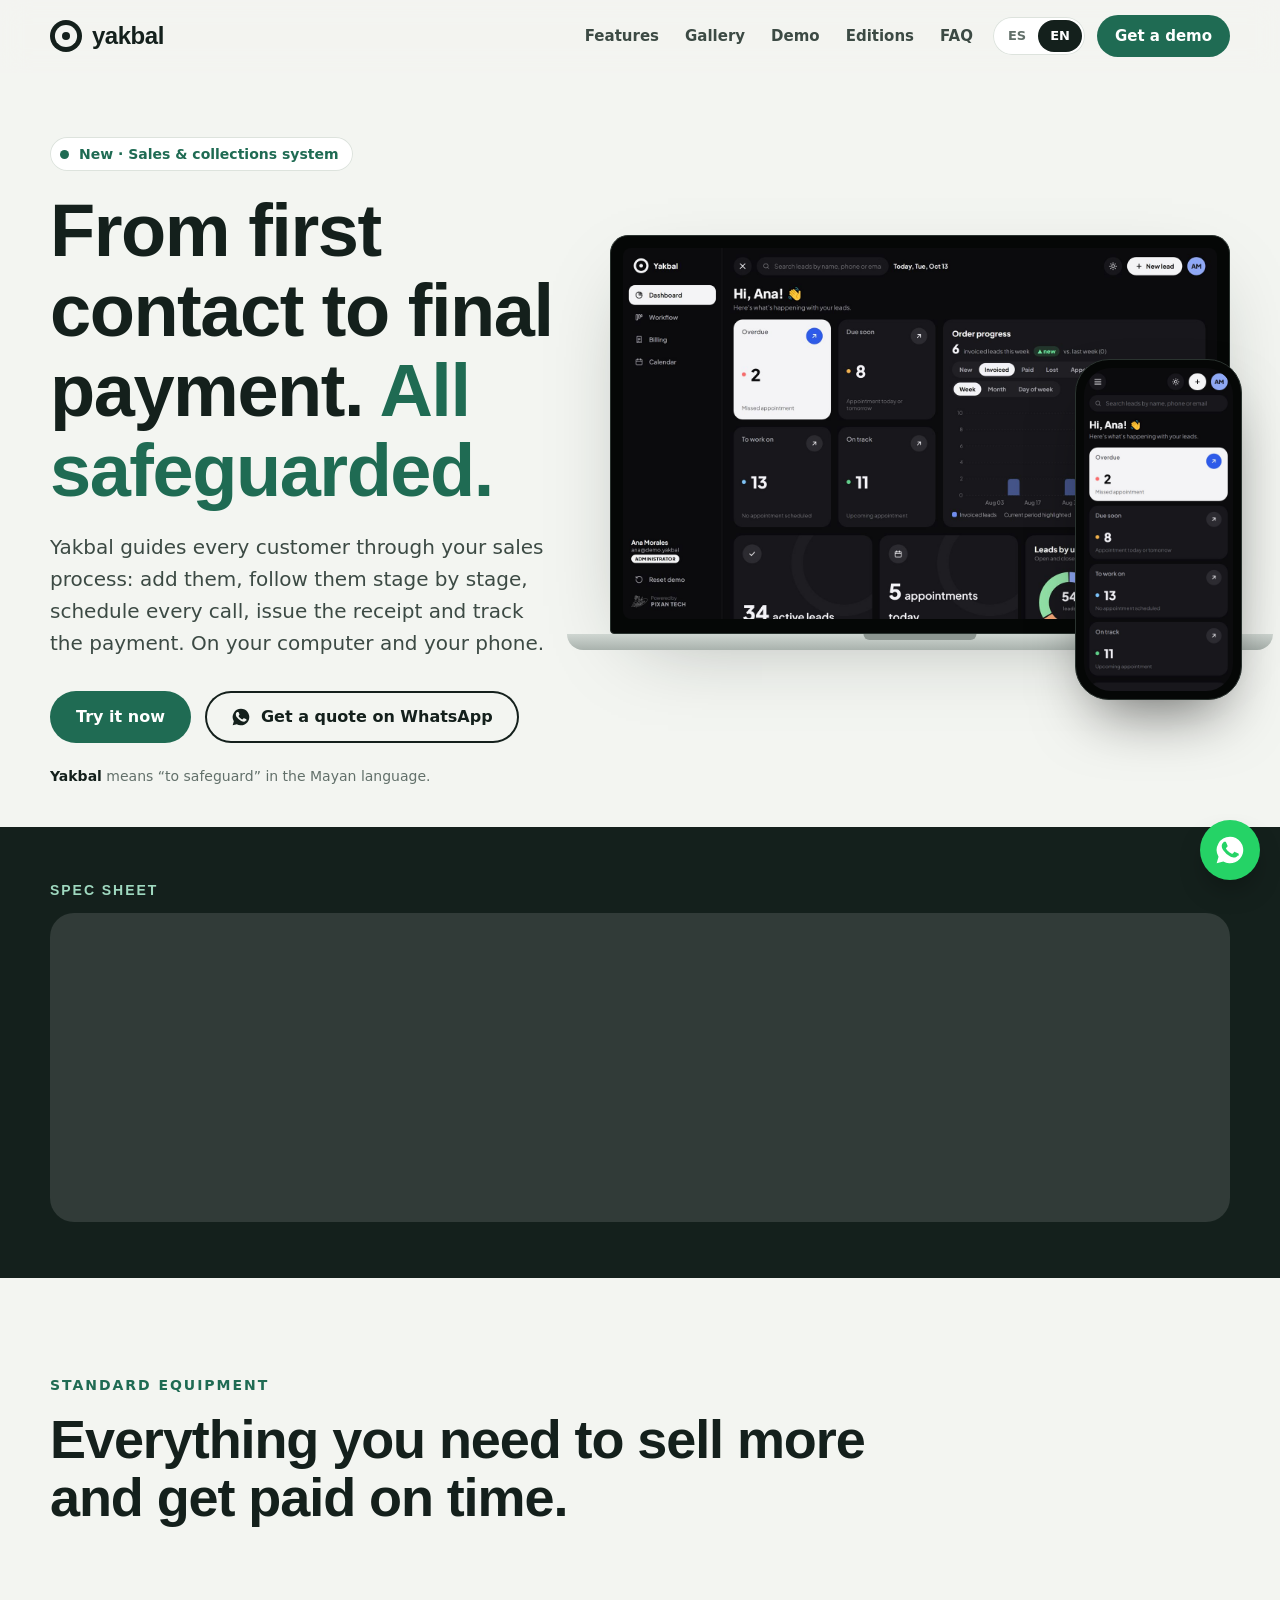
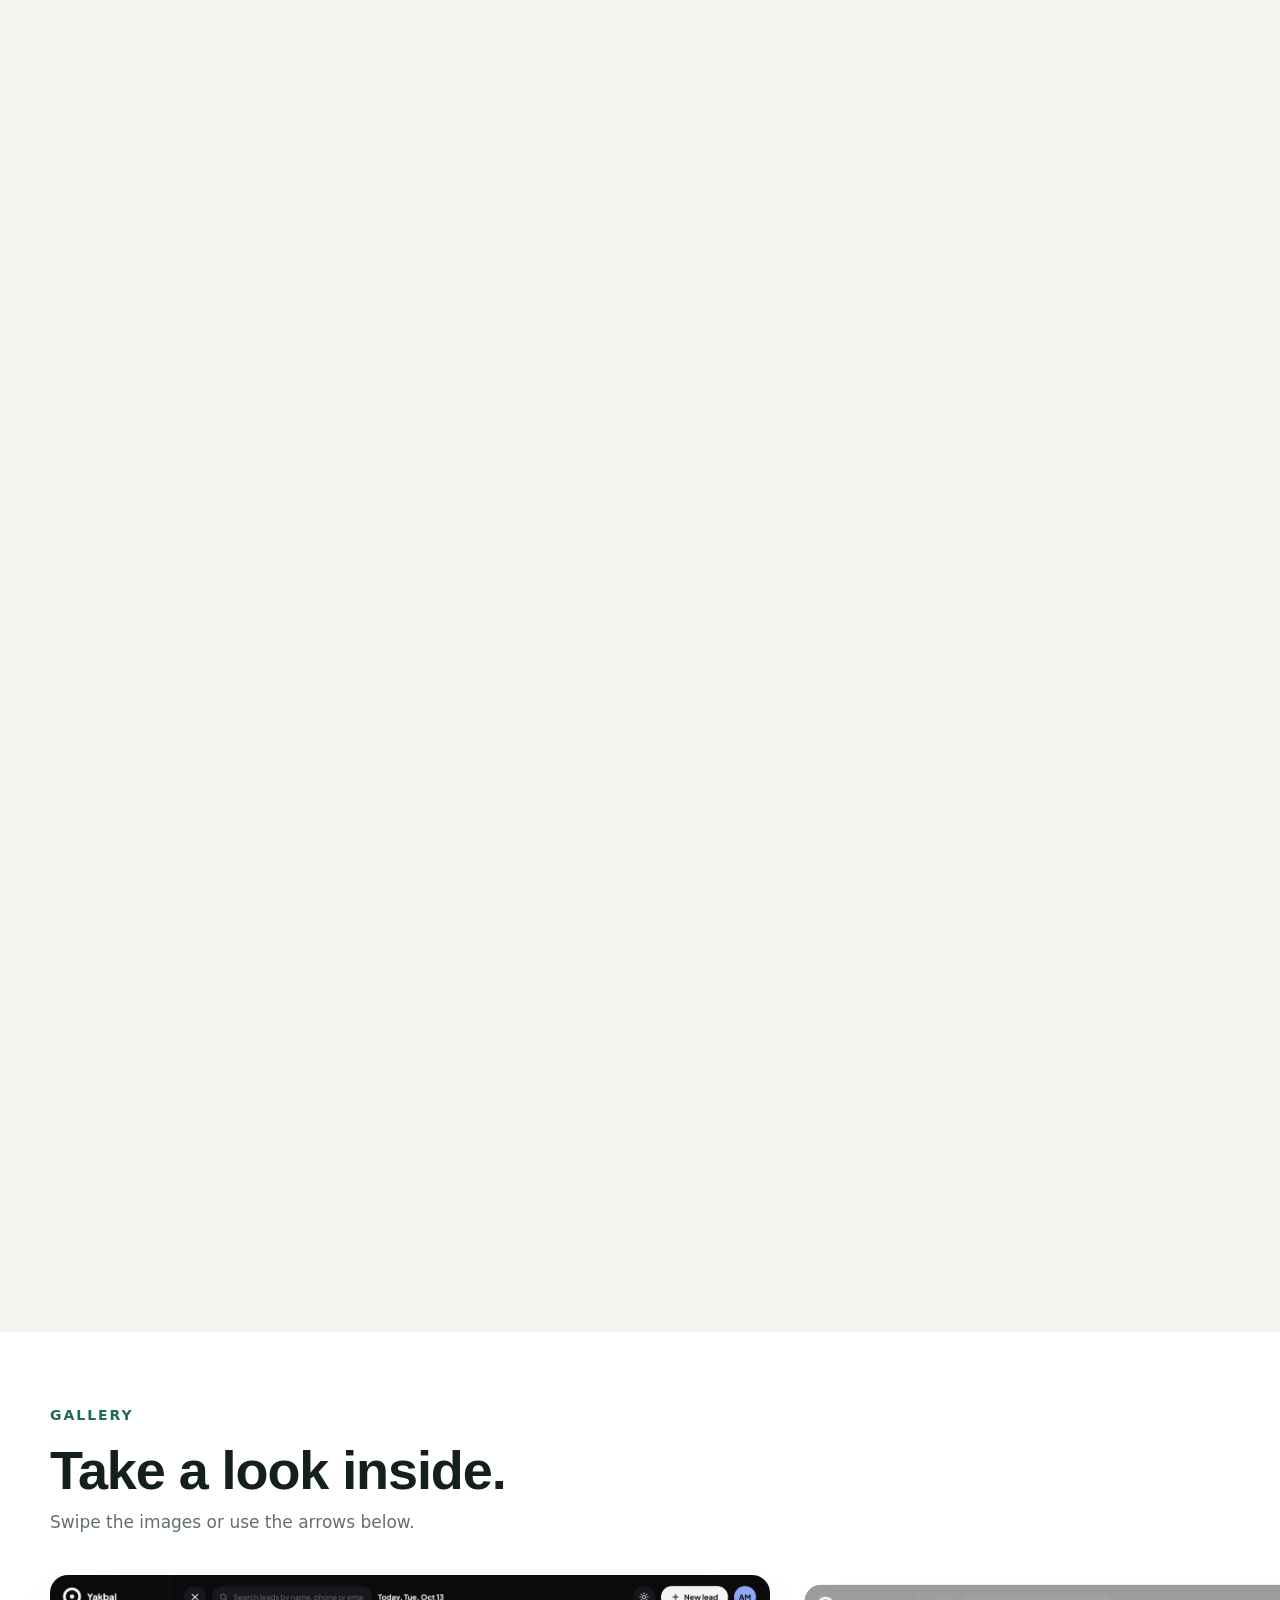
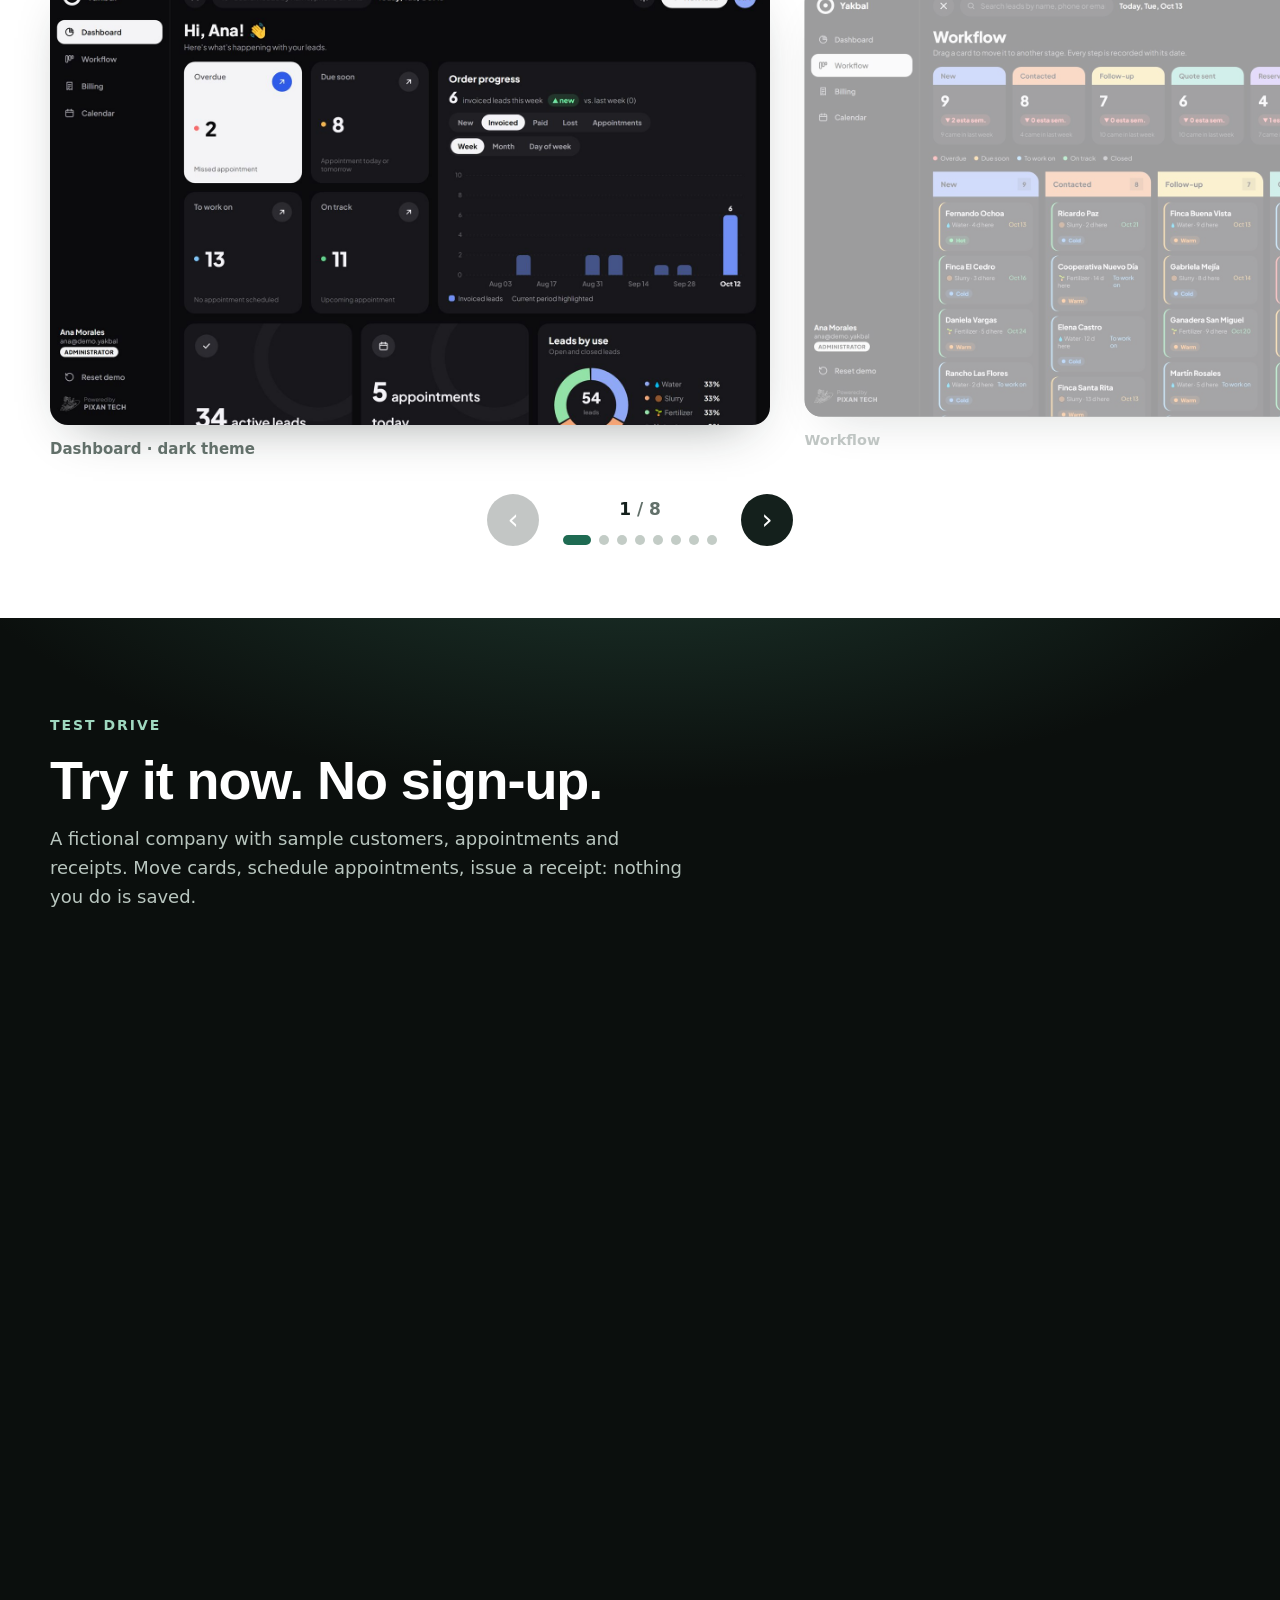
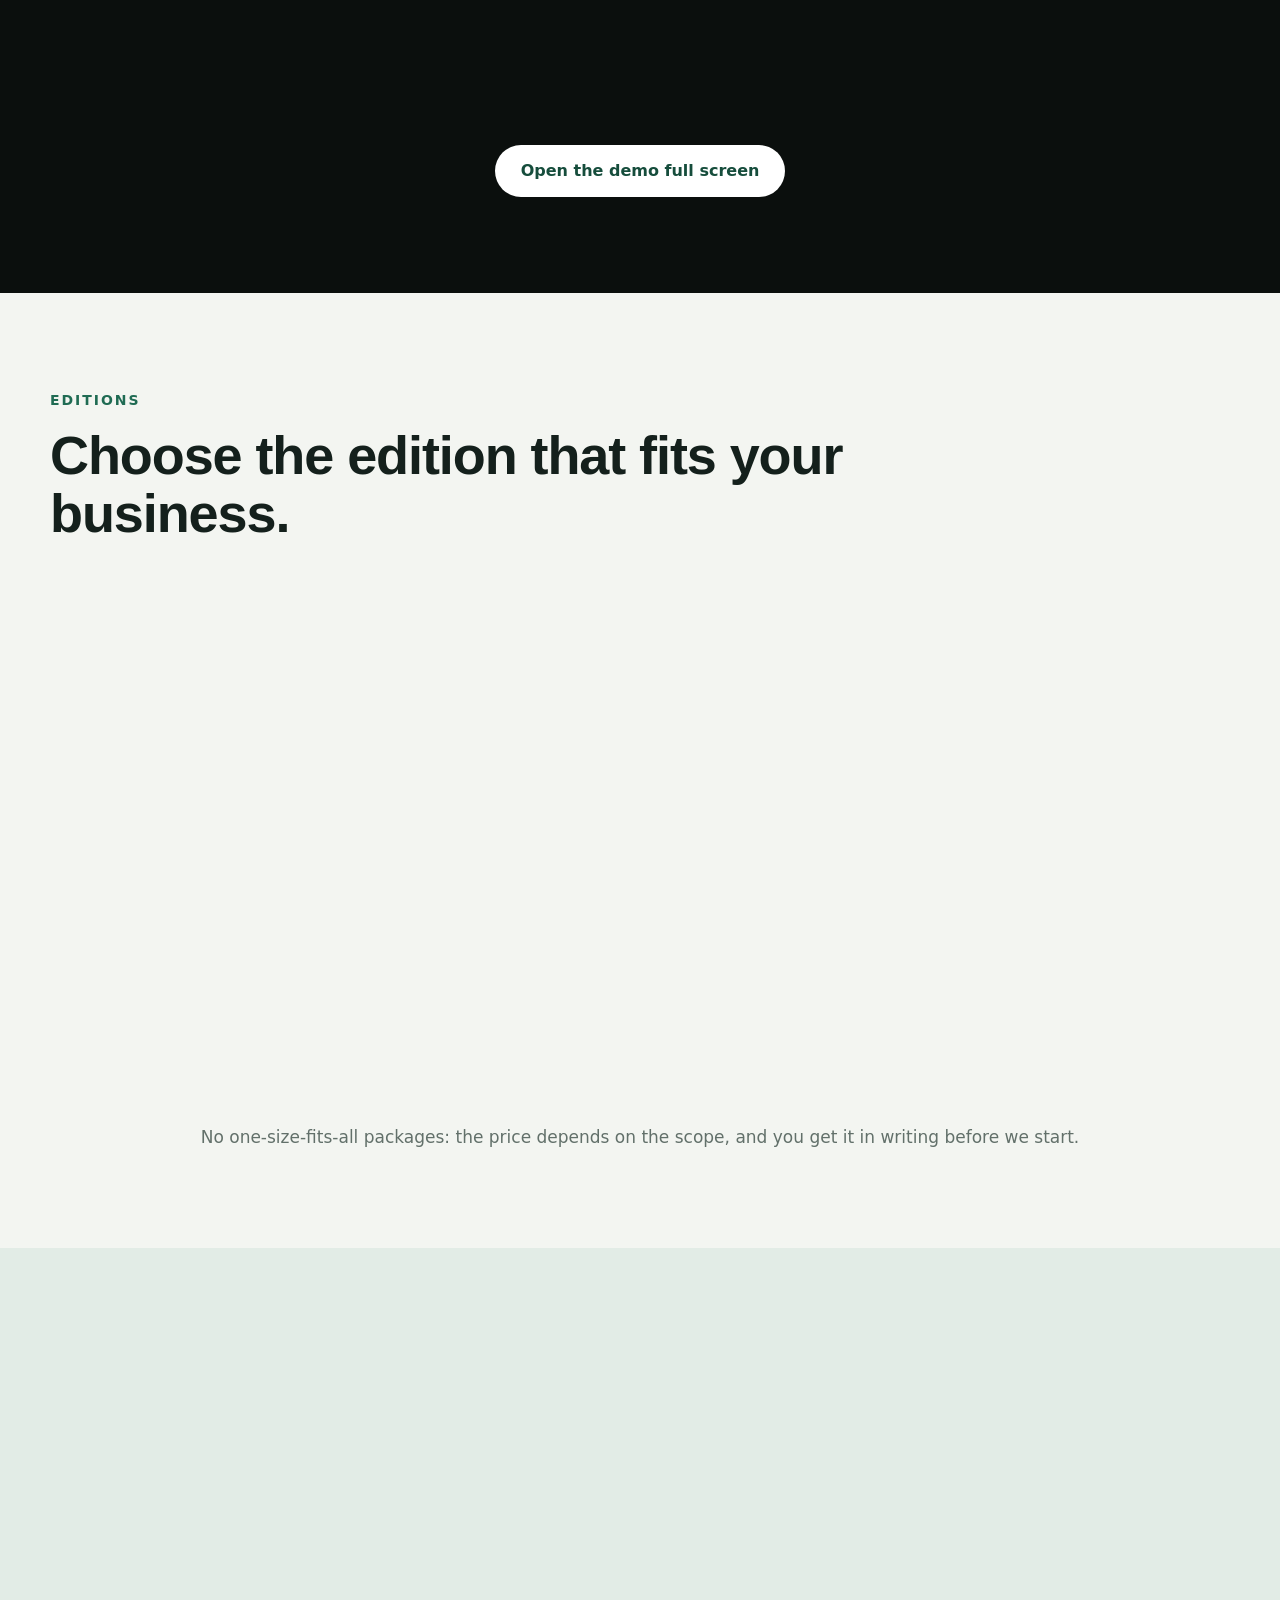
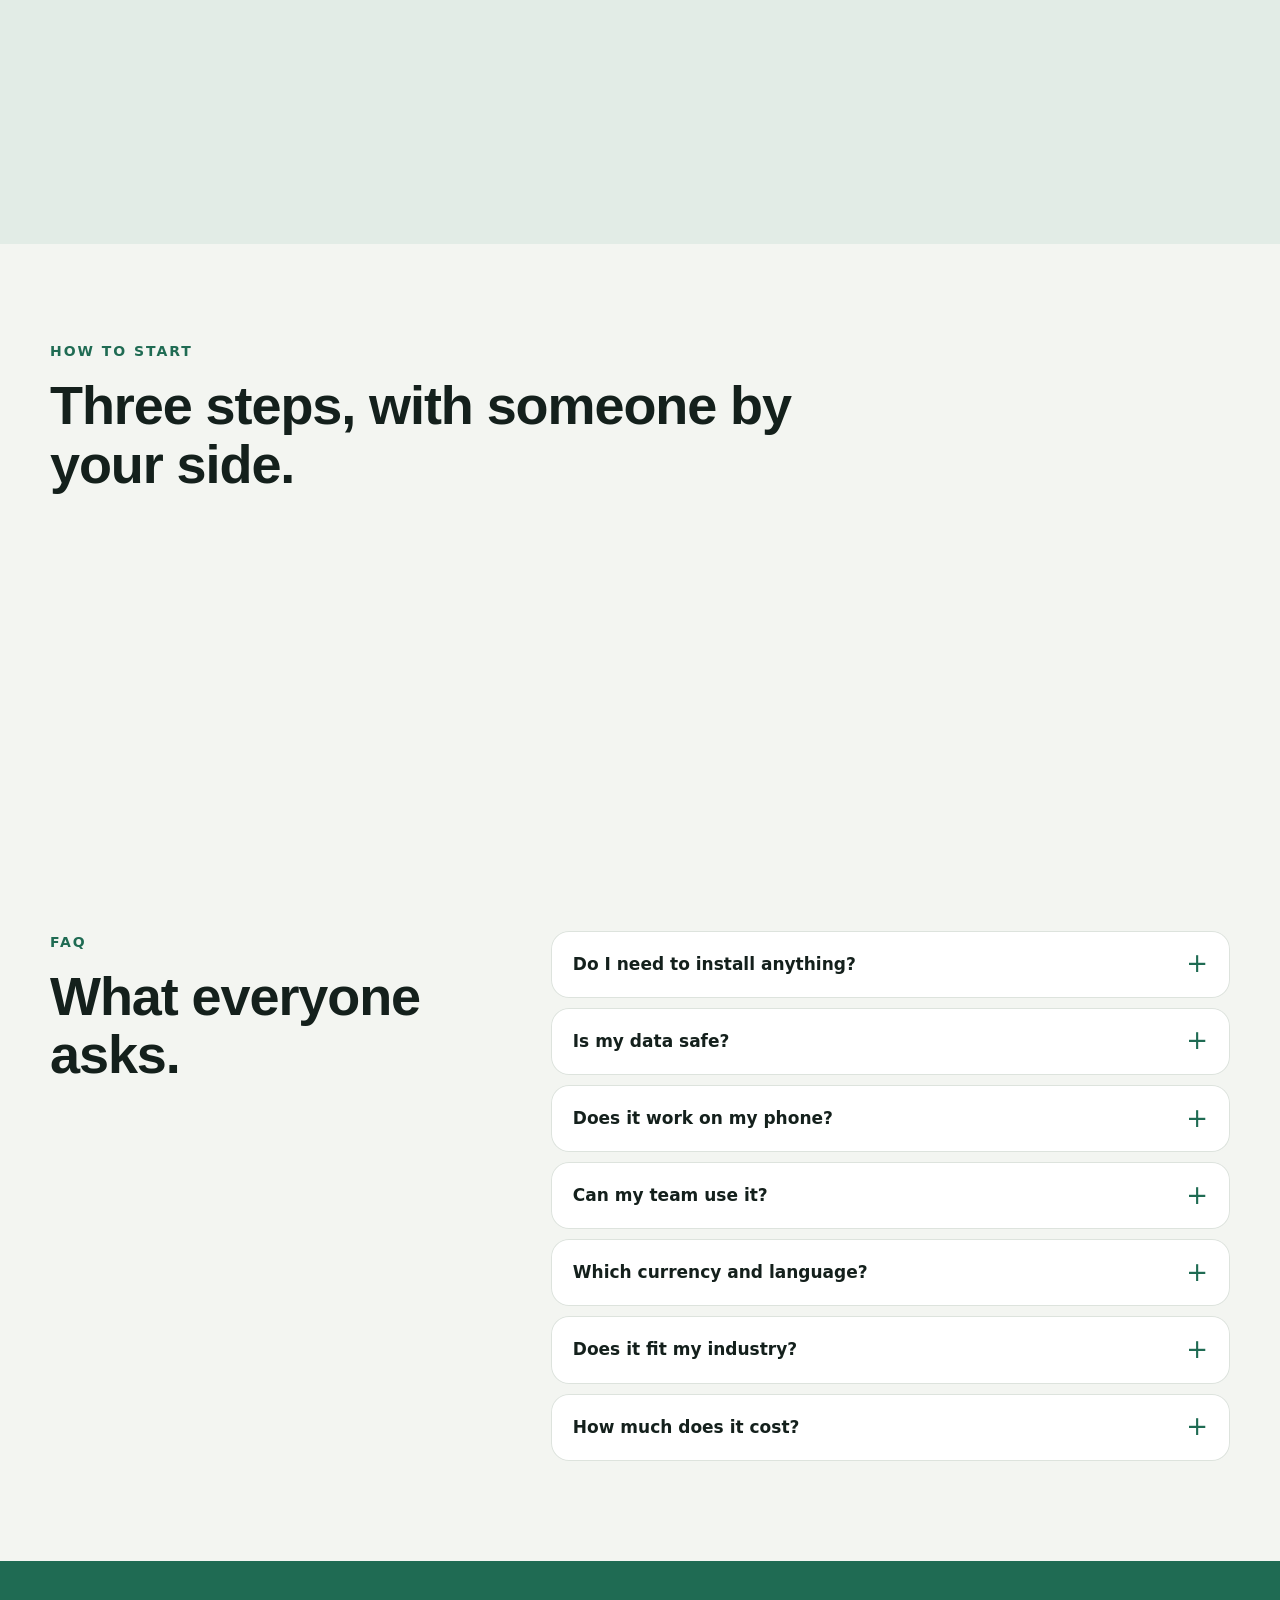
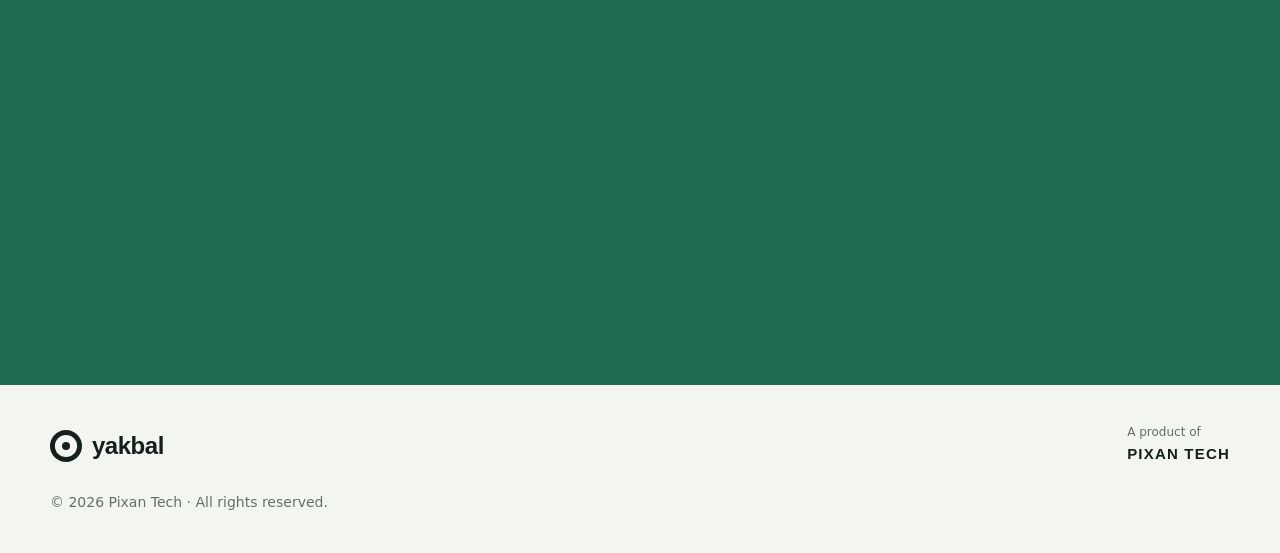
==== commit 3b405597: "Add files via upload" ====
--- a/index.html
+++ b/index.html
@@ -147,11 +147,14 @@
     </article>
 
     <article class="feat rev reveal">
-      <div class="feat-img"><div class="laptop sm"><div class="screen"><img data-shot="team-dark" alt="Registro de acciones del equipo" data-i18n-alt="alt.team" loading="lazy" width="1600" height="1000"></div><div class="base"></div></div></div>
-      <div class="feat-txt">
-        <span class="tag" data-i18n="f6.tag">Equipo y seguridad</span>
-        <h3 data-i18n="f6.title">Tu equipo, con permisos. Tus datos, resguardados.</h3>
-        <p data-i18n="f6.text">Da acceso a tus vendedores y decide quién administra. Cada acción queda registrada con su autor y su hora, y puedes retirar un acceso al instante. Cada versión incluye un usuario; cada usuario adicional tiene un costo extra.</p>
+      <div class="feat-img duo">
+        <div class="laptop sm"><div class="screen"><img data-shot="dash-dark" alt="Tablero en la computadora" data-i18n-alt="alt.secure" loading="lazy" width="1600" height="1000"></div><div class="base"></div></div>
+        <div class="phone sm"><div class="screen"><img data-shot="mobile-dash-dark" alt="Tablero en el celular" data-i18n-alt="alt.securePhone" loading="lazy" width="780" height="1688"></div></div>
+      </div>
+      <div class="feat-txt">
+        <span class="tag" data-i18n="f6.tag">Seguridad</span>
+        <h3 data-i18n="f6.title">Tus datos, resguardados.</h3>
+        <p data-i18n="f6.text">Cada persona de tu equipo entra con su propio usuario, desde la computadora o el celular. La sesión se cierra sola si nadie la usa y cada acción queda registrada con su autor y su hora.</p>
         <ul class="ticks"><li data-i18n="f6.b1">Acceso con usuario y contraseña</li><li data-i18n="f6.b2">La sesión se cierra sola tras 15 minutos sin uso</li><li data-i18n="f6.b3">Registro completo de actividad para el administrador</li></ul>
       </div>
     </article>
@@ -162,10 +165,8 @@
 <section class="gallery" id="galeria" aria-labelledby="gal-t">
   <div class="wrap">
     <p class="kicker" data-i18n="gal.kicker">Galería</p>
-    <div class="gal-head">
-      <h2 class="h2" id="gal-t" data-i18n="gal.title">Mírala por dentro.</h2>
-      <div class="gal-nav"><button type="button" class="round" data-gal="-1" aria-label="Anterior" data-i18n-aria="gal.prev">‹</button><button type="button" class="round" data-gal="1" aria-label="Siguiente" data-i18n-aria="gal.next">›</button></div>
-    </div>
+    <h2 class="h2" id="gal-t" data-i18n="gal.title">Mírala por dentro.</h2>
+    <p class="gal-hint" data-i18n="gal.hint">Desliza las imágenes o usa las flechas de abajo.</p>
   </div>
   <div class="gal-track" id="galTrack" tabindex="0" aria-label="Capturas de Yakbal" data-i18n-aria="gal.aria">
     <figure><img data-shot="dash-dark" alt="" loading="lazy" width="1600" height="1000"><figcaption data-i18n="gal.c1">Tablero · tema oscuro</figcaption></figure>
@@ -176,7 +177,14 @@
     <figure class="tall"><img data-shot="mobile-receipt-light" alt="" loading="lazy" width="780" height="1688"><figcaption data-i18n="gal.c6">Recibo listo para compartir</figcaption></figure>
     <figure><img data-shot="billing-light" alt="" loading="lazy" width="1600" height="1000"><figcaption data-i18n="gal.c7">Facturación y cobros</figcaption></figure>
     <figure><img data-shot="dash-light" alt="" loading="lazy" width="1600" height="1000"><figcaption data-i18n="gal.c8">Tablero · tema claro</figcaption></figure>
-    <figure><img data-shot="team-dark" alt="" loading="lazy" width="1600" height="1000"><figcaption data-i18n="gal.c9">Registro de actividad</figcaption></figure>
+  </div>
+  <div class="wrap gal-ctrl">
+    <button type="button" class="round" data-gal="-1" aria-label="Anterior" data-i18n-aria="gal.prev">‹</button>
+    <div class="gal-mid">
+      <p class="gal-count" aria-live="polite"><b id="galNum">1</b> / <span id="galTot">8</span></p>
+      <div class="gal-dots" id="galDots"></div>
+    </div>
+    <button type="button" class="round" data-gal="1" aria-label="Siguiente" data-i18n-aria="gal.next">›</button>
   </div>
 </section>
 
@@ -262,9 +270,9 @@
     </div>
     <div class="faq-list">
       <details><summary data-i18n="q1">¿Tengo que instalar algo?</summary><p data-i18n="a1">No. Yakbal funciona en el navegador de tu computadora y de tu celular. Solo entras con tu usuario y tu contraseña.</p></details>
-      <details><summary data-i18n="q2">¿Mis datos están seguros?</summary><p data-i18n="a2">Cada persona entra con su propio usuario, la sesión se cierra sola si nadie la usa, solo el administrador decide quién tiene acceso y cada acción queda registrada.</p></details>
+      <details><summary data-i18n="q2">¿Mis datos están seguros?</summary><p data-i18n="a2">Cada persona entra con su propio usuario, la sesión se cierra sola si nadie la usa, solo entra quien tú autorizas y cada acción queda registrada.</p></details>
       <details><summary data-i18n="q3">¿Funciona en el celular?</summary><p data-i18n="a3">Sí, al cien por ciento: agenda, fichas, flujo de trabajo y recibos. El recibo se comparte por WhatsApp o por correo desde el mismo celular.</p></details>
-      <details><summary data-i18n="q4">¿Puedo usarlo con mi equipo?</summary><p data-i18n="a4">Sí. Das acceso a tus vendedores, eliges quién administra y puedes retirar un acceso al instante. Cada versión incluye un usuario; cada usuario adicional tiene un costo extra.</p></details>
+      <details><summary data-i18n="q4">¿Puedo usarlo con mi equipo?</summary><p data-i18n="a4">Sí. Cada versión incluye un usuario y puedes sumar los que necesites; cada usuario adicional tiene un costo extra. Nos dices quién entra y nosotros le damos su acceso.</p></details>
       <details><summary data-i18n="q5">¿En qué moneda e idioma funciona?</summary><p data-i18n="a5">En la moneda y con el impuesto de tu país. La interfaz está disponible en español y en inglés.</p></details>
       <details><summary data-i18n="q6">¿Se adapta a mi industria?</summary><p data-i18n="a6">Sí. Las etapas, las preguntas de cada ficha y los tipos de cita se ajustan a cómo vende tu negocio.</p></details>
       <details><summary data-i18n="q7">¿Cuánto cuesta?</summary><p data-i18n="a7">Depende de la versión y de lo que necesites adaptar. Escríbenos y en la primera conversación te damos un rango de precio, sin costo.</p></details>
--- a/css/landing.css
+++ b/css/landing.css
@@ -103,18 +103,29 @@
 
 /* ───── Galería ───── */
 .gallery{padding:72px 0;background:var(--paper)}
-.gal-head{display:flex;justify-content:space-between;align-items:flex-end;gap:20px}
-.gal-head .h2{margin-bottom:36px}
-.gal-nav{display:flex;gap:10px;margin-bottom:40px}
-.round{all:unset;cursor:pointer;width:50px;height:50px;border-radius:50%;display:grid;place-items:center;font-size:28px;line-height:1;box-shadow:inset 0 0 0 2px var(--ink);transition:background .2s,color .2s}
-.round:hover{background:var(--ink);color:#fff}
-.gal-track{display:flex;gap:20px;overflow-x:auto;scroll-snap-type:x mandatory;padding:6px max(16px,calc((100vw - var(--wrap))/2)) 24px;scrollbar-width:none;outline:none}
+.gallery .h2{margin-bottom:10px}
+.gal-hint{color:var(--muted);margin:0 0 32px}
+.round{all:unset;flex:none;cursor:pointer;width:52px;height:52px;border-radius:50%;display:grid;place-items:center;font-size:28px;line-height:1;background:var(--ink);color:#fff;transition:background .2s,opacity .2s,transform .2s}
+.round:hover{background:var(--green);transform:scale(1.06)}
+.round:focus-visible{outline:3px solid var(--green);outline-offset:3px}
+.round:disabled{opacity:.25;cursor:default;transform:none;background:var(--ink)}
+.gal-ctrl{display:flex;align-items:center;justify-content:center;gap:24px;margin-top:8px}
+.gal-mid{display:flex;flex-direction:column;align-items:center;gap:12px;min-width:0}
+.gal-count{margin:0;font-weight:600;color:var(--muted);text-align:center}
+.gal-count b{color:var(--ink)}
+.gal-dots{display:flex;gap:8px;flex-wrap:wrap;justify-content:center}
+.gal-dots .dot{all:unset;cursor:pointer;width:10px;height:10px;border-radius:999px;background:#c3ccc6;transition:width .25s,background .25s}
+.gal-dots .dot.on{width:28px;background:var(--green)}
+.gal-dots .dot:focus-visible{outline:2px solid var(--green);outline-offset:3px}
+.gal-track{display:flex;align-items:center;gap:20px;overflow-x:auto;scroll-snap-type:x mandatory;padding:6px max(16px,calc((100vw - var(--wrap))/2)) 24px;scrollbar-width:none;outline:none}
 .gal-track::-webkit-scrollbar{display:none}
 .gal-track figure{flex:0 0 min(720px,82vw);scroll-snap-align:center}
-.gal-track figure.tall{flex-basis:min(260px,56vw)}
+.gal-track figure.tall{flex-basis:calc(min(720px,82vw) * .29)}
 .gal-track img{border-radius:18px;box-shadow:0 20px 50px -25px rgba(20,32,28,.45);width:100%;aspect-ratio:16/10;object-fit:cover;background:var(--night)}
 .gal-track figure.tall img{aspect-ratio:390/844;object-position:top}
 .gal-track figcaption{margin-top:12px;font-weight:600;color:var(--muted);font-size:15px}
+.js .gal-track figure{opacity:.4;transform:scale(.96);transition:opacity .35s,transform .35s;cursor:pointer}
+.js .gal-track figure.on{opacity:1;transform:none;cursor:default}
 
 /* ───── Demo ───── */
 .demo{padding:96px 0;background:radial-gradient(1200px 500px at 50% -10%,#1f3a30 0%,var(--night) 60%);color:#fff}
@@ -219,8 +230,11 @@
   .hero-cta .btn{width:100%}
   .features,.editions,.steps,.demo{padding:64px 0}
   .h2{margin-bottom:36px}
-  .gal-head{flex-direction:column;align-items:flex-start}
-  .gal-nav{display:none}
+  .btn{white-space:normal;text-align:center;max-width:100%}
+  .gal-ctrl{gap:14px}
+  .gal-track figure{flex-basis:88vw}
+  .gal-track figure.tall{flex-basis:38vw}
+  .round{width:44px;height:44px;font-size:24px}
   .demo-frame iframe{height:640px}
   .spec-grid li{padding:20px 16px}
   .ftr-in{flex-direction:column;align-items:flex-start}
